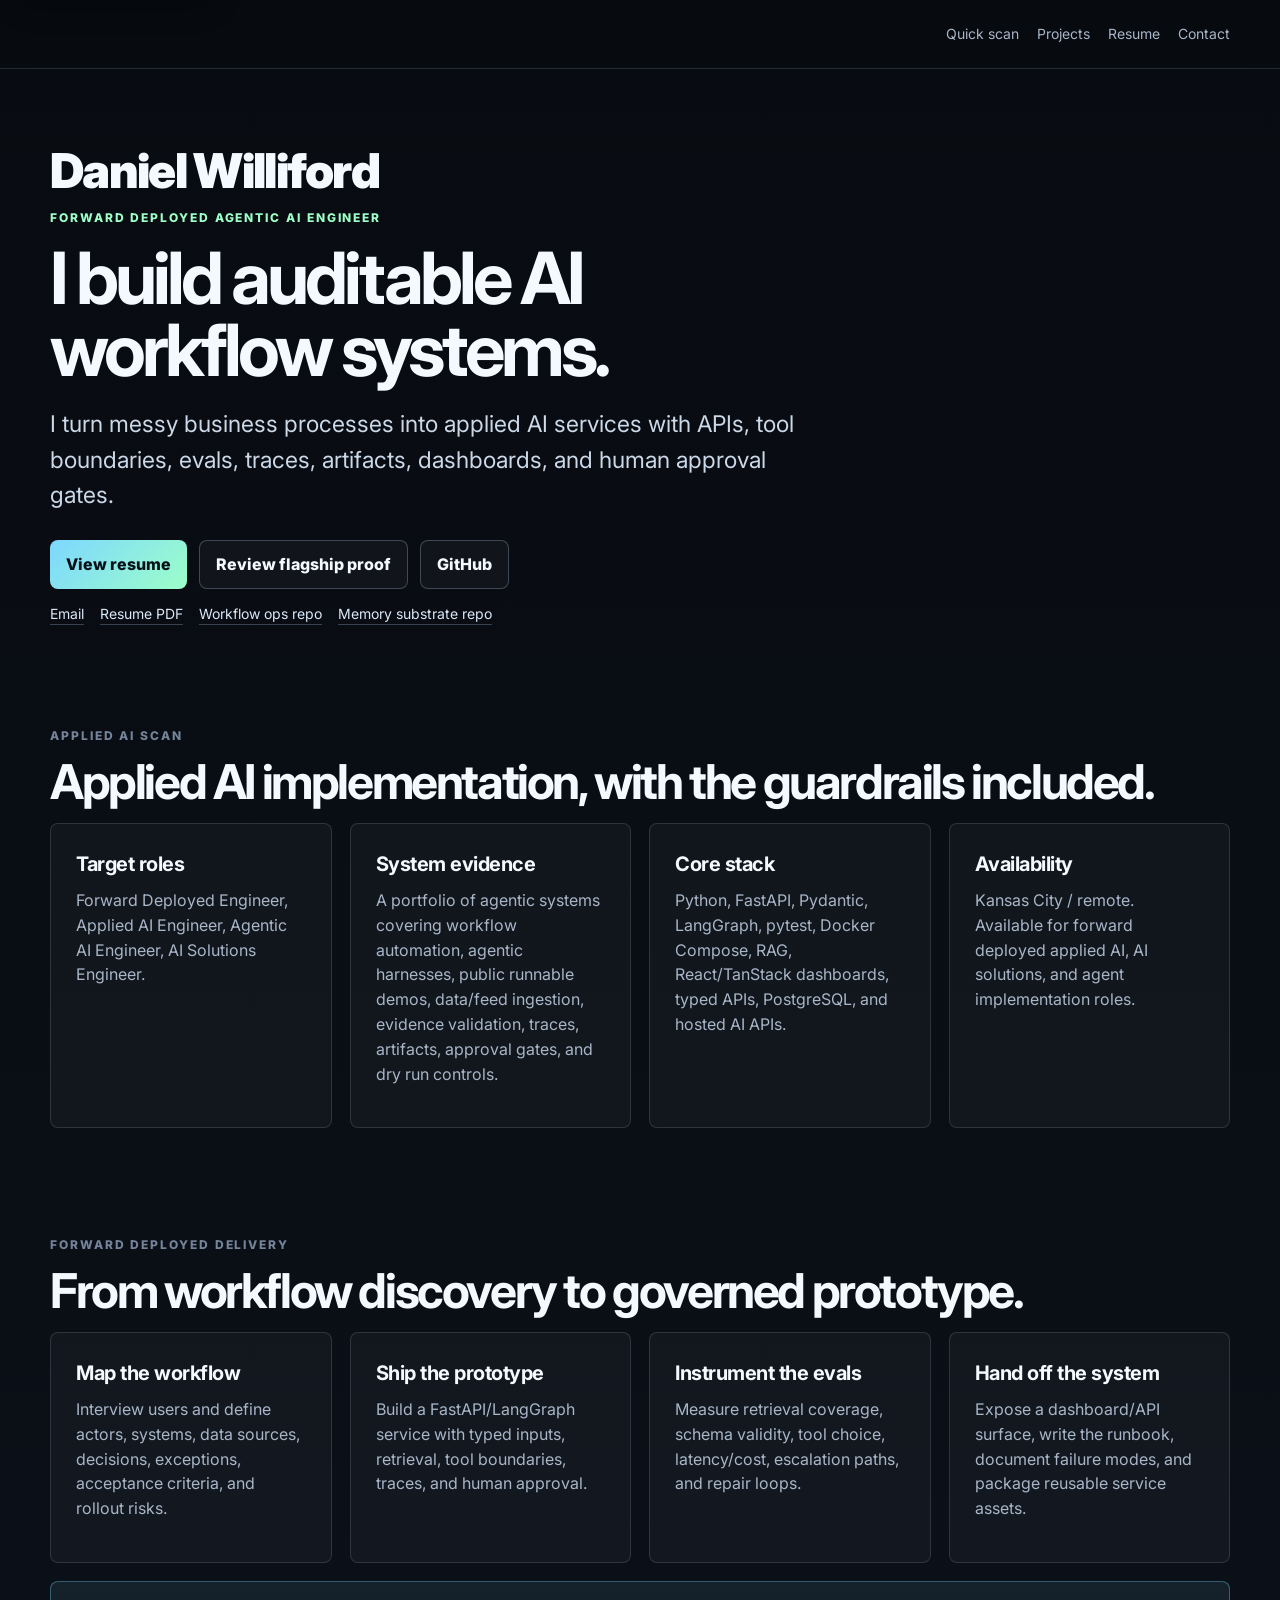
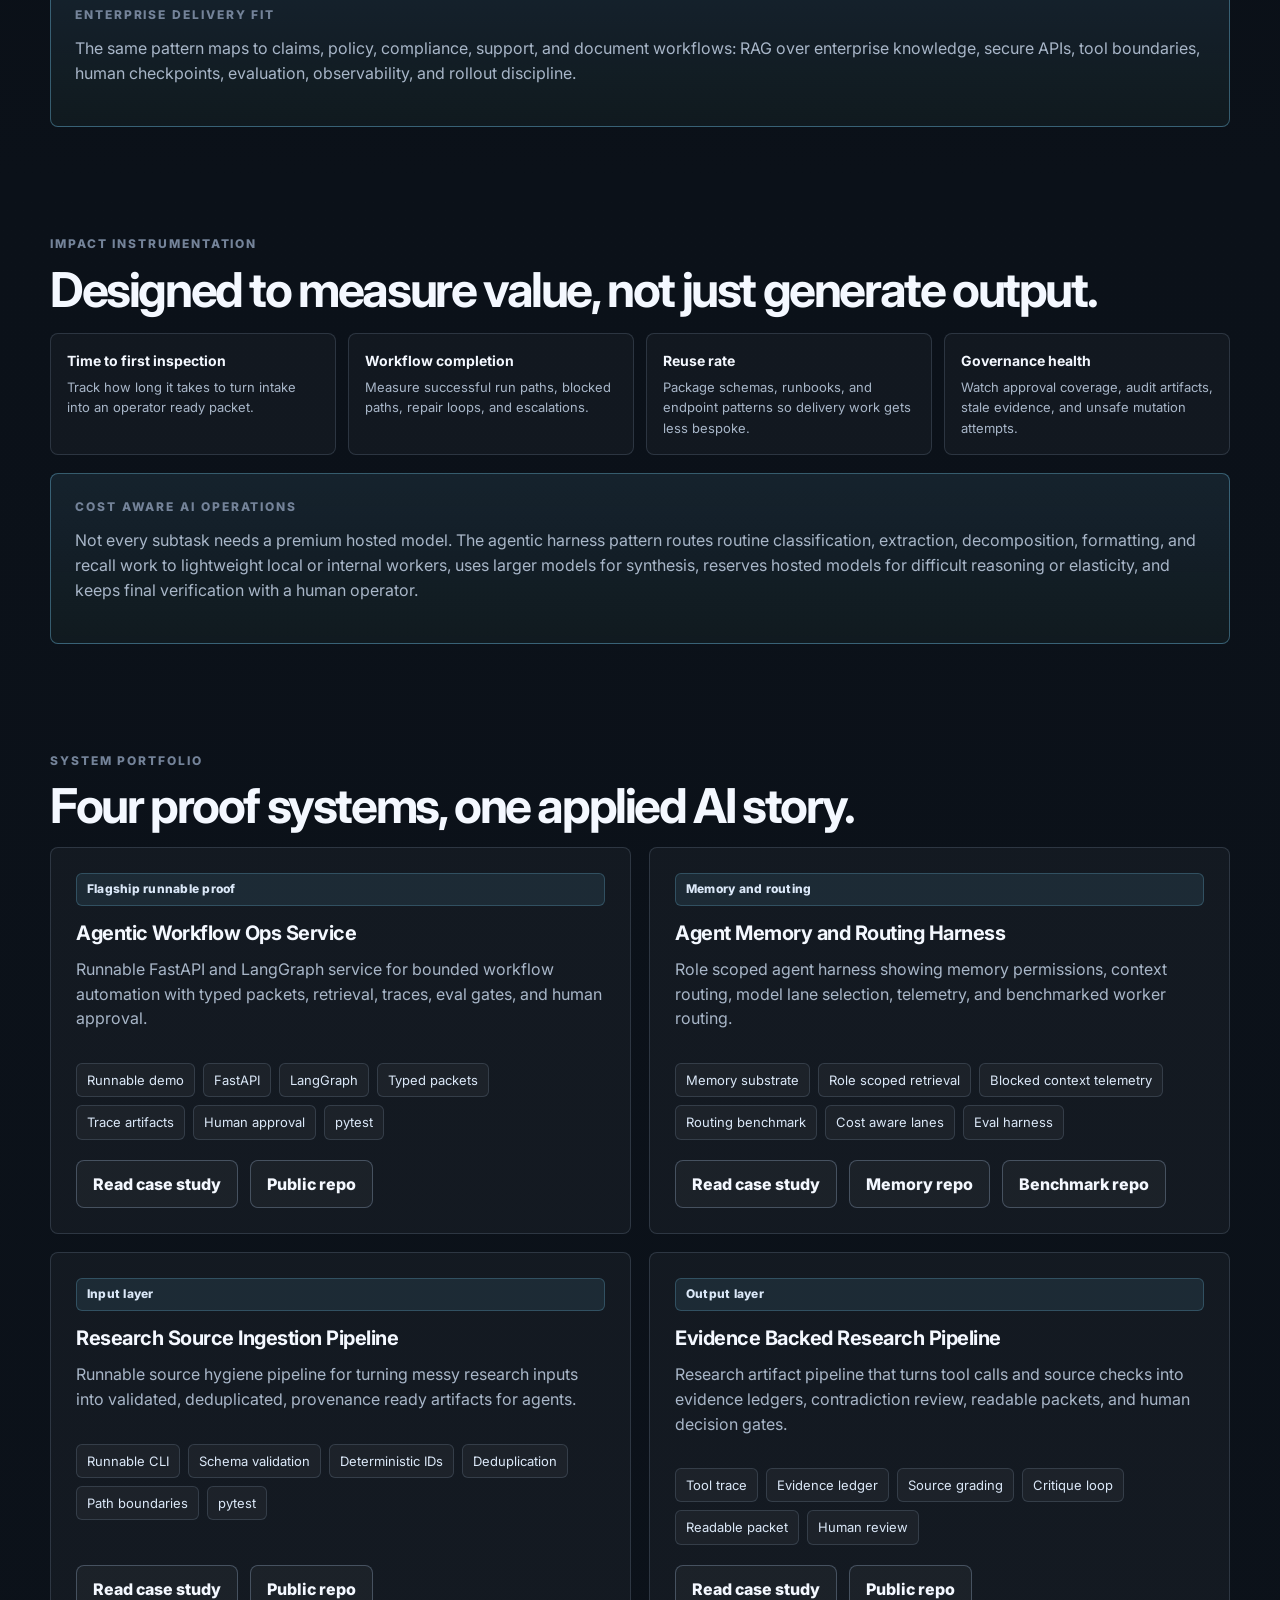
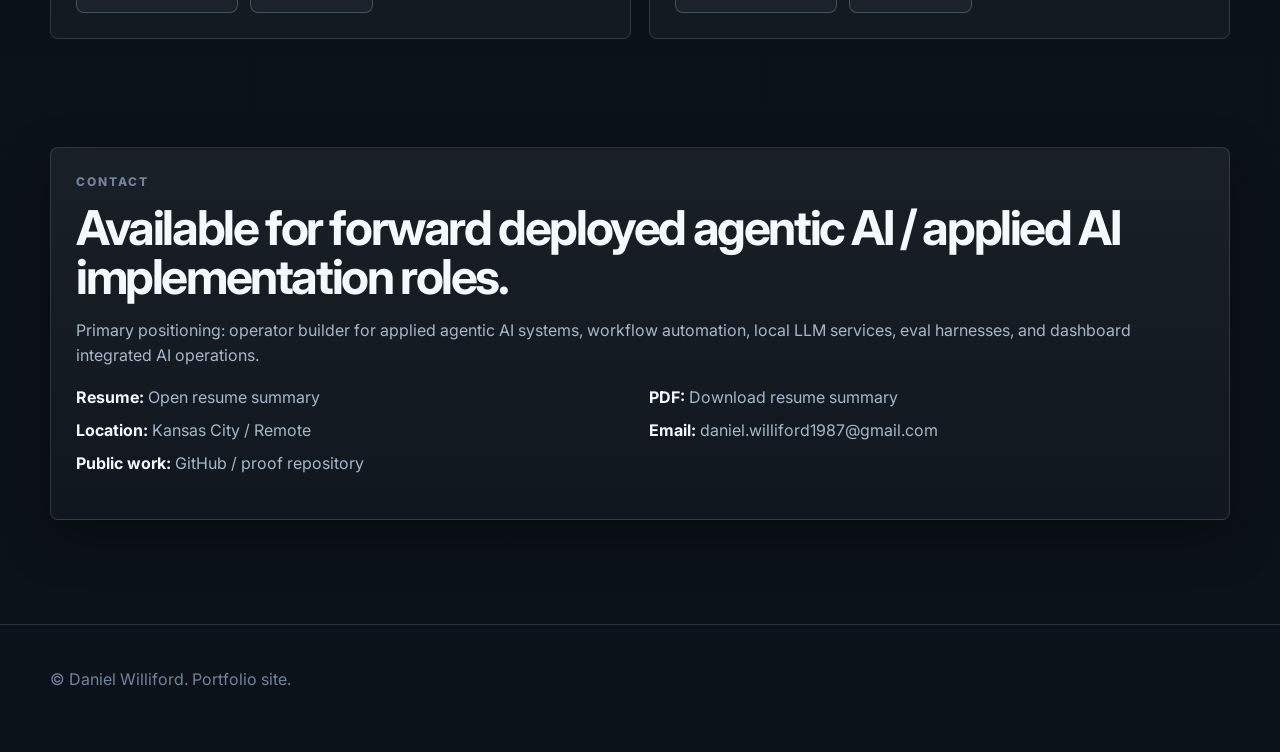
==== index.html @ d0e9619f "Publishing demo site Initial GitHub Pages publication for personal applied AI engineering portfolio," ====
<!doctype html>
<html lang="en"><head><meta charset="utf-8"><meta name="viewport" content="width=device-width, initial-scale=1"><title>Daniel Williford | Forward Deployed Agentic AI Engineer</title><meta name="description" content="Portfolio site for forward deployed agentic AI: LangGraph workflows, FastAPI services, eval harnesses, traces, approval gates, enterprise workflow discovery, and human in the loop AI operations."><meta property="og:title" content="Daniel Williford | Forward Deployed Agentic AI Engineer"><meta property="og:description" content="Portfolio site for forward deployed agentic AI: LangGraph workflows, FastAPI services, eval harnesses, traces, approval gates, enterprise workflow discovery, and human in the loop AI operations."><meta property="og:type" content="website"><meta name="twitter:card" content="summary_large_image"><meta property="og:image" content="https://danielwilliford.github.io/assets/social-preview.png"><meta property="og:image:width" content="1200"><meta property="og:image:height" content="630"><meta property="og:image:type" content="image/png"><meta property="og:image:alt" content="Daniel Williford forward deployed agentic AI portfolio preview"><meta name="twitter:image:alt" content="Daniel Williford forward deployed agentic AI portfolio preview"><meta name="twitter:image" content="https://danielwilliford.github.io/assets/social-preview.png"><meta name="theme-color" content="#080b10"><link rel="canonical" href="https://danielwilliford.github.io/"><meta property="og:url" content="https://danielwilliford.github.io/"><link rel="icon" href="assets/favicon.svg" type="image/svg+xml"><link rel="manifest" href="assets/site.webmanifest"><link rel="preconnect" href="https://fonts.googleapis.com"><link rel="preconnect" href="https://fonts.gstatic.com" crossorigin><link href="https://fonts.googleapis.com/css2?family=Inter:wght@400;600;800;900&display=swap" rel="stylesheet"><link rel="stylesheet" href="assets/style.css"><script type="application/ld+json">{"@context":"https://schema.org","@type":"Person","name":"Daniel Williford","jobTitle":"Forward Deployed Agentic AI Engineer","address":{"@type":"PostalAddress","addressLocality":"Kansas City","addressRegion":"MO","addressCountry":"US"},"knowsAbout":["Agentic AI","Forward Deployed Engineering","LangGraph","FastAPI","Evaluation harnesses","Human-in-the-loop AI operations","RAG","Workflow automation"],"email":"mailto:daniel.williford1987@gmail.com","hasOccupation":{"@type":"Occupation","name":"Forward Deployed Agentic AI Engineer","skills":"Python, FastAPI, LangGraph, Pydantic, RAG, Docker Compose, pytest, React, PostgreSQL, evaluation harnesses, human-in-the-loop AI systems"},"worksFor":{"@type":"Organization","name":"Independent"},"sameAs":["https://github.com/danielwilliford"]}</script></head>
<body class="home-page">
  <a class="skip-link" href="#main-content">Skip to main content</a><nav class="nav"><div class="site-shell nav-inner nav-simple"><div class="nav-links"><a href="#quick-scan">Quick scan</a><a href="#projects">Projects</a><a href="resume.html">Resume</a><a href="#contact">Contact</a></div></div></nav><main id="main-content" tabindex="-1">
<section class="hero hero-clean site-shell"><div class="hero-copy"><div class="hero-name">Daniel Williford</div><div class="eyebrow">Forward Deployed Agentic AI Engineer</div><h1>I build auditable AI workflow systems.</h1><p class="lede">I turn messy business processes into applied AI services with APIs, tool boundaries, evals, traces, artifacts, dashboards, and human approval gates.</p><div class="actions"><a class="btn primary" href="resume.html">View resume</a><a class="btn" href="projects/forward-deployed-agentic-ai-ops-kit.html">Review flagship proof</a><a class="btn" href="https://github.com/danielwilliford">GitHub</a></div><div class="proof-links"><a href="mailto:daniel.williford1987@gmail.com">Email</a><a href="assets/daniel-williford-resume-summary.pdf">Resume PDF</a><a href="https://github.com/danielwilliford/agentic-ai-ops-kit">Workflow ops repo</a><a href="https://github.com/danielwilliford/agent-memory-substrate-demo">Memory substrate repo</a></div></div></section>
<section class="section site-shell" id="quick-scan"><div class="kicker">Applied AI scan</div><h2>Applied AI implementation, with the guardrails included.</h2><div class="grid four"><div class="card flat"><h3>Target roles</h3><p>Forward Deployed Engineer, Applied AI Engineer, Agentic AI Engineer, AI Solutions Engineer.</p></div><div class="card flat"><h3>System evidence</h3><p>A portfolio of agentic systems covering workflow automation, agentic harnesses, public runnable demos, data/feed ingestion, evidence validation, traces, artifacts, approval gates, and dry run controls.</p></div><div class="card flat"><h3>Core stack</h3><p>Python, FastAPI, Pydantic, LangGraph, pytest, Docker Compose, RAG, React/TanStack dashboards, typed APIs, PostgreSQL, and hosted AI APIs.</p></div><div class="card flat"><h3>Availability</h3><p>Kansas City / remote. Available for forward deployed applied AI, AI solutions, and agent implementation roles.</p></div></div></section>

<section class="section site-shell" id="delivery"><div class="kicker">Forward deployed delivery</div><h2>From workflow discovery to governed prototype.</h2><div class="grid four"><div class="card flat"><h3>Map the workflow</h3><p>Interview users and define actors, systems, data sources, decisions, exceptions, acceptance criteria, and rollout risks.</p></div><div class="card flat"><h3>Ship the prototype</h3><p>Build a FastAPI/LangGraph service with typed inputs, retrieval, tool boundaries, traces, and human approval.</p></div><div class="card flat"><h3>Instrument the evals</h3><p>Measure retrieval coverage, schema validity, tool choice, latency/cost, escalation paths, and repair loops.</p></div><div class="card flat"><h3>Hand off the system</h3><p>Expose a dashboard/API surface, write the runbook, document failure modes, and package reusable service assets.</p></div></div><div class="callout mt"><div class="kicker">Enterprise delivery fit</div><p>The same pattern maps to claims, policy, compliance, support, and document workflows: RAG over enterprise knowledge, secure APIs, tool boundaries, human checkpoints, evaluation, observability, and rollout discipline.</p></div></section>
<section class="section site-shell" id="impact"><div class="kicker">Impact instrumentation</div><h2>Designed to measure value, not just generate output.</h2><div class="proof-strip"><div class="proof-item"><b>Time to first inspection</b><span>Track how long it takes to turn intake into an operator ready packet.</span></div><div class="proof-item"><b>Workflow completion</b><span>Measure successful run paths, blocked paths, repair loops, and escalations.</span></div><div class="proof-item"><b>Reuse rate</b><span>Package schemas, runbooks, and endpoint patterns so delivery work gets less bespoke.</span></div><div class="proof-item"><b>Governance health</b><span>Watch approval coverage, audit artifacts, stale evidence, and unsafe mutation attempts.</span></div></div><div class="callout mt"><div class="kicker">Cost aware AI operations</div><p>Not every subtask needs a premium hosted model. The agentic harness pattern routes routine classification, extraction, decomposition, formatting, and recall work to lightweight local or internal workers, uses larger models for synthesis, reserves hosted models for difficult reasoning or elasticity, and keeps final verification with a human operator.</p></div></section>
<section class="section site-shell" id="projects"><div class="kicker">System portfolio</div><h2>Four proof systems, one applied AI story.</h2><div class="grid two"><article class="card flat project-card"><div class="rank">Flagship runnable proof</div><h3>Agentic Workflow Ops Service</h3><p>Runnable FastAPI and LangGraph service for bounded workflow automation with typed packets, retrieval, traces, eval gates, and human approval.</p><div class="badges"><span class="badge">Runnable demo</span><span class="badge">FastAPI</span><span class="badge">LangGraph</span><span class="badge">Typed packets</span><span class="badge">Trace artifacts</span><span class="badge">Human approval</span><span class="badge">pytest</span></div><div class="actions"><a class="btn" href="projects/forward-deployed-agentic-ai-ops-kit.html">Read case study</a><a class="btn" href="https://github.com/danielwilliford/agentic-ai-ops-kit">Public repo</a></div></article><article class="card flat project-card"><div class="rank">Memory and routing</div><h3>Agent Memory and Routing Harness</h3><p>Role scoped agent harness showing memory permissions, context routing, model lane selection, telemetry, and benchmarked worker routing.</p><div class="badges"><span class="badge">Memory substrate</span><span class="badge">Role scoped retrieval</span><span class="badge">Blocked context telemetry</span><span class="badge">Routing benchmark</span><span class="badge">Cost aware lanes</span><span class="badge">Eval harness</span></div><div class="actions"><a class="btn" href="projects/hermes-agent-operating-layer.html">Read case study</a><a class="btn" href="https://github.com/danielwilliford/agent-memory-substrate-demo">Memory repo</a><a class="btn" href="https://github.com/danielwilliford/agent-harness-routing-benchmark">Benchmark repo</a></div></article><article class="card flat project-card"><div class="rank">Input layer</div><h3>Research Source Ingestion Pipeline</h3><p>Runnable source hygiene pipeline for turning messy research inputs into validated, deduplicated, provenance ready artifacts for agents.</p><div class="badges"><span class="badge">Runnable CLI</span><span class="badge">Schema validation</span><span class="badge">Deterministic IDs</span><span class="badge">Deduplication</span><span class="badge">Path boundaries</span><span class="badge">pytest</span></div><div class="actions"><a class="btn" href="projects/research-source-ingestion-pipeline.html">Read case study</a><a class="btn" href="https://github.com/danielwilliford/research-source-ingestion">Public repo</a></div></article><article class="card flat project-card"><div class="rank">Output layer</div><h3>Evidence Backed Research Pipeline</h3><p>Research artifact pipeline that turns tool calls and source checks into evidence ledgers, contradiction review, readable packets, and human decision gates.</p><div class="badges"><span class="badge">Tool trace</span><span class="badge">Evidence ledger</span><span class="badge">Source grading</span><span class="badge">Critique loop</span><span class="badge">Readable packet</span><span class="badge">Human review</span></div><div class="actions"><a class="btn" href="projects/evidence-backed-research-pipeline.html">Read case study</a><a class="btn" href="https://github.com/danielwilliford/evidence-backed-research-pipeline">Public repo</a></div></article></div></section>
<section class="section site-shell" id="contact"><div class="card"><div class="kicker">Contact</div><h2>Available for forward deployed agentic AI / applied AI implementation roles.</h2><p>Primary positioning: operator builder for applied agentic AI systems, workflow automation, local LLM services, eval harnesses, and dashboard integrated AI operations.</p><div class="contact-grid"><p><strong>Resume:</strong> <a href="resume.html">Open resume summary</a></p><p><strong>PDF:</strong> <a href="assets/daniel-williford-resume-summary.pdf">Download resume summary</a></p><p><strong>Location:</strong> Kansas City / Remote</p><p><strong>Email:</strong> <a href="mailto:daniel.williford1987@gmail.com">daniel.williford1987@gmail.com</a></p><p><strong>Public work:</strong> <a href="https://github.com/danielwilliford">GitHub / proof repository</a></p></div></div></section>
</main><footer class="footer"><div class="site-shell">© Daniel Williford. Portfolio site.</div></footer></body></html>
---- assets/style.css ----
:root{
  --bg:#080b10; --bg2:#0c121a; --panel:#101821; --panel2:#141f2b; --ink:#f4f8ff; --muted:#a8b6c8; --soft:#748399;
  --line:rgba(181,205,235,.16); --line2:rgba(181,205,235,.28); --accent:#7dd7ff; --accent2:#9cffc8; --warn:#ffd166;
  --shadow:0 18px 48px rgba(0,0,0,.34); --r:8px; --mono:ui-monospace,SFMono-Regular,Menlo,Consolas,monospace;
}
*{box-sizing:border-box} html{scroll-behavior:smooth}.skip-link{position:absolute;left:20px;top:12px;z-index:2000;transform:translateY(-140%);background:#f4f8ff;color:#041018;border-radius:8px;padding:10px 14px;font-weight:850;box-shadow:0 10px 28px rgba(0,0,0,.35)}.skip-link:focus{transform:translateY(0)}:focus-visible{outline:3px solid var(--accent);outline-offset:3px} html{scroll-padding-top:88px} body{margin:0;background:linear-gradient(180deg,#080b10 0%,#0b1119 45%,#0c121a 100%);color:var(--ink);font-family:Inter,ui-sans-serif,system-ui,-apple-system,BlinkMacSystemFont,"Segoe UI",sans-serif;line-height:1.55} a{color:inherit;text-decoration:none} a:hover{color:var(--accent)} .site-shell{width:min(1180px,calc(100% - 40px));margin:0 auto}.nav{position:sticky;top:0;z-index:20;background:rgba(8,11,16,.78);border-bottom:1px solid var(--line);backdrop-filter:blur(18px)}.nav-inner{min-height:68px;display:flex;align-items:center;justify-content:space-between;gap:18px}.brand{font-weight:820;letter-spacing:-.03em}.brand span{color:var(--accent)}.nav-links{display:flex;gap:18px;flex-wrap:wrap;color:var(--muted);font-size:14px}.hero{padding:82px 0 46px}.eyebrow,.kicker{color:var(--accent2);text-transform:uppercase;letter-spacing:.16em;font-size:12px;font-weight:800}.kicker{color:var(--soft);margin-bottom:12px}h1{font-size:clamp(44px,7vw,84px);line-height:.94;letter-spacing:-.075em;max-width:1010px;margin:14px 0 22px}h2{font-size:clamp(28px,4vw,48px);line-height:1.02;letter-spacing:-.05em;margin:0 0 16px}h3{font-size:20px;letter-spacing:-.025em;margin:0 0 8px}p{color:var(--muted);margin:0 0 16px}.lede{font-size:clamp(18px,2vw,23px);max-width:865px;color:#cbd8e8}.tight{max-width:760px}.actions{display:flex;flex-wrap:wrap;gap:12px;margin-top:28px}.btn{display:inline-flex;align-items:center;gap:8px;min-height:44px;border:1px solid var(--line2);border-radius:8px;padding:11px 16px;font-weight:800;background:rgba(255,255,255,.035)}.btn.primary{background:linear-gradient(135deg,var(--accent),var(--accent2));color:#041018;border:0}.grid{display:grid;gap:18px}.grid.two{grid-template-columns:repeat(2,minmax(0,1fr))}.grid.three{grid-template-columns:repeat(3,minmax(0,1fr))}.grid.four{grid-template-columns:repeat(4,minmax(0,1fr))}.section{padding:54px 0}.card{background:linear-gradient(180deg,rgba(255,255,255,.06),rgba(255,255,255,.025));border:1px solid var(--line);border-radius:var(--r);padding:25px;box-shadow:var(--shadow)}.card.flat{box-shadow:none;background:rgba(255,255,255,.035)}.card.feature{position:relative;overflow:hidden}.card.feature:before{content:"";position:absolute;inset:0 0 auto 0;height:3px;background:linear-gradient(90deg,var(--accent),var(--accent2))}.badges{display:flex;flex-wrap:wrap;gap:8px;margin-top:18px}.badge,.rank{border:1px solid var(--line);background:rgba(255,255,255,.04);color:#dbe8f8;border-radius:6px;padding:6px 10px;font-size:13px}.rank{display:inline-block;border:0;background:linear-gradient(135deg,var(--accent),var(--accent2));color:#041018;font-weight:850;margin-bottom:12px}.metric-row{display:grid;grid-template-columns:repeat(4,1fr);gap:12px;margin-top:28px}.metric{border:1px solid var(--line);border-radius:8px;padding:18px;background:rgba(255,255,255,.04)}.metric strong{display:block;font-size:30px;line-height:1;letter-spacing:-.05em}.metric span{display:block;color:var(--muted);font-size:13px;margin-top:6px}ul.clean{list-style:none;margin:14px 0 0;padding:0}ul.clean li{padding:10px 0;border-top:1px solid var(--line);color:#cbd8e8}.visual-frame{border:1px solid var(--line);border-radius:8px;overflow:hidden;background:#071018;box-shadow:var(--shadow)}.visual-frame img{display:block;width:100%;height:auto}.caption{font-size:13px;color:var(--soft);margin:12px 4px 0}.code{font-family:var(--mono);background:#071018;border:1px solid var(--line);border-radius:8px;padding:18px;overflow:auto;color:#d9eaff;font-size:13px;line-height:1.5;max-width:100%}.code code{white-space:pre-wrap;overflow-wrap:anywhere}.proofbar{display:grid;grid-template-columns:1.1fr .9fr;gap:18px;align-items:stretch}.callout{border:1px solid rgba(125,215,255,.35);background:linear-gradient(180deg,rgba(125,215,255,.09),rgba(156,255,200,.04));border-radius:var(--r);padding:24px}.timeline{display:grid;grid-template-columns:repeat(5,1fr);gap:10px;margin-top:18px}.stage{border:1px solid var(--line);border-radius:8px;padding:14px;background:rgba(255,255,255,.035);min-height:120px}.stage b{display:block;color:var(--accent);font-size:13px;margin-bottom:8px}.stage span{color:#cbd8e8;font-size:14px}.artifact{display:grid;grid-template-columns:1fr 1fr;gap:18px;align-items:start}.mini-table{display:grid;gap:8px}.mini-row{display:grid;grid-template-columns:150px 1fr;gap:12px;border-top:1px solid var(--line);padding-top:10px;color:#cbd8e8}.mini-row b{color:var(--ink)}.contact-grid{display:grid;grid-template-columns:repeat(2,minmax(0,1fr));gap:8px 18px;margin:18px 0}.contact-grid p{margin:0}.contact-grid strong{color:var(--ink)}.notice{border-left:3px solid var(--warn);padding:14px 16px;background:rgba(255,209,102,.08);border-radius:8px;color:#f7e8b8}.footer{padding:42px 0 60px;color:var(--soft);border-top:1px solid var(--line);margin-top:50px}.project-hero{padding:58px 0 32px}.project-hero h1{font-size:clamp(36px,5vw,62px);line-height:1.01;letter-spacing:-.055em;max-width:860px}.split-title{display:grid;grid-template-columns:1fr .82fr;gap:24px;align-items:end}.screen{border:1px solid var(--line);border-radius:8px;background:#071018;box-shadow:var(--shadow);overflow:hidden}.screen-top{height:38px;border-bottom:1px solid var(--line);display:flex;align-items:center;gap:7px;padding:0 13px}.dot{width:9px;height:9px;border-radius:99px;background:var(--soft)}.dot:nth-child(2){background:var(--warn)}.dot:nth-child(3){background:var(--accent2)}.screen-body{padding:18px;font-family:var(--mono);font-size:13px;color:#d9eaff}.green{color:var(--accent2)}.blue{color:var(--accent)}@media(max-width:980px){.grid.four,.timeline,.proofbar,.split-title,.artifact{grid-template-columns:1fr}.grid.three{grid-template-columns:1fr 1fr}}@media(max-width:820px){.grid.two,.grid.three,.metric-row,.contact-grid{grid-template-columns:1fr}.nav-inner{align-items:flex-start;flex-direction:column;padding:14px 0}.hero{padding-top:50px}h1{letter-spacing:-.055em}}

.visual-frame.visual-zoom{display:block;width:100%;padding:0;text-align:left;cursor:zoom-in;position:relative;background:transparent;color:inherit}.visual-frame.visual-zoom:focus-visible{outline:3px solid var(--accent);outline-offset:4px}.zoom-hint{position:absolute;right:14px;bottom:14px;border:1px solid rgba(255,255,255,.18);background:rgba(0,0,0,.62);backdrop-filter:blur(10px);color:#f8fbff;border-radius:6px;padding:7px 10px;font-size:12px;font-weight:800;letter-spacing:.02em}.lightbox{position:fixed;inset:0;z-index:1000;display:none;align-items:center;justify-content:center;padding:32px;background:rgba(0,0,0,.84);backdrop-filter:blur(12px)}.lightbox.open{display:flex}.lightbox img{max-width:min(94vw,1500px);max-height:88vh;border-radius:8px;border:1px solid rgba(255,255,255,.16);box-shadow:0 35px 120px rgba(0,0,0,.75);object-fit:contain;background:#050505}.lightbox-close{position:fixed;top:22px;right:24px;width:46px;height:46px;border-radius:999px;border:1px solid rgba(255,255,255,.2);background:rgba(10,10,10,.7);color:white;font-size:30px;line-height:1;cursor:pointer}.lightbox-close:focus-visible{outline:3px solid var(--accent);outline-offset:3px}.no-scroll{overflow:hidden}@media(max-width:720px){.lightbox{padding:14px}.zoom-hint{font-size:11px;right:10px;bottom:10px}.lightbox-close{top:12px;right:12px}}


.proof-strip{display:grid;grid-template-columns:repeat(4,minmax(0,1fr));gap:12px;margin-top:18px}.proof-item{border:1px solid var(--line);background:rgba(255,255,255,.03);border-radius:8px;padding:16px}.proof-item b{display:block;color:var(--ink);font-size:14px;margin-bottom:6px}.proof-item span{display:block;color:var(--muted);font-size:13px}.mt{margin-top:18px}
.flow{display:grid;gap:10px;margin-top:16px}.step{display:grid;grid-template-columns:34px 1fr;gap:10px;align-items:center;border:1px solid var(--line);border-radius:8px;background:rgba(255,255,255,.032);padding:11px 12px;color:#cbd8e8;font-size:14px}.num{display:inline-flex;align-items:center;justify-content:center;width:26px;height:26px;border-radius:999px;background:rgba(125,215,255,.16);border:1px solid rgba(125,215,255,.32);color:var(--accent);font-size:12px;font-weight:850}.ops-map{display:grid;grid-template-columns:1fr 1fr;gap:14px;margin-top:18px}.ops-node{border:1px solid var(--line);border-radius:8px;background:rgba(255,255,255,.032);padding:16px;min-height:128px}.ops-node.wide{grid-column:1/-1}.ops-node b{display:block;color:var(--ink);font-size:15px;margin-bottom:8px}.ops-node span{display:block;color:#d8e4f2;font-size:13px}.ops-node.accent,.ops-node.warn{border-color:var(--line);background:rgba(255,255,255,.032)}@media(max-width:820px){.proof-strip{grid-template-columns:1fr}.ops-map{grid-template-columns:1fr}.ops-node.wide{grid-column:auto}}

.match-table{border:1px solid var(--line);border-radius:8px;overflow:hidden;background:rgba(255,255,255,.025)}.match-row{display:grid;grid-template-columns:.72fr 1.28fr;gap:18px;padding:15px 18px;border-top:1px solid var(--line);color:#cbd8e8}.match-row:first-child{border-top:0}.match-row span:first-child,.match-row b{color:var(--ink)}.match-head{background:rgba(255,255,255,.045);color:var(--ink);font-size:14px;text-transform:uppercase;letter-spacing:.08em}.print-hide{display:flex}@media(max-width:820px){.match-row{grid-template-columns:1fr;gap:6px}}@media print{@page{size:Letter;margin:.45in}body{background:#fff;color:#111;font-size:10px;line-height:1.35}.skip-link,.nav,.footer,.print-hide,.actions:not(.print-keep),.badges{display:none!important}.site-shell{width:100%;max-width:none}.project-hero,.section{padding:8px 0}.card,.card.flat,.callout,.metric,.proof-item,.match-table{box-shadow:none;background:#fff;border-color:#c7c7c7}.card,.card.flat,.callout,.metric,.proof-item{padding:10px}.eyebrow,.kicker,.brand span,.green,.blue{color:#333}.eyebrow,.kicker{font-size:9px;letter-spacing:.08em;margin-bottom:5px}h1{font-size:26px;line-height:1;letter-spacing:-.02em;margin:6px 0 8px}h2{font-size:16px;line-height:1.08;letter-spacing:-.01em;margin:0 0 7px}h3{font-size:12px;margin:0 0 4px}p{margin:0 0 7px}.lede{font-size:11px;line-height:1.35}.grid{gap:8px}.grid.three,.grid.two,.grid.four,.proof-strip,.metric-row{grid-template-columns:1fr 1fr}.match-row{grid-template-columns:.7fr 1.3fr;gap:8px;padding:8px 10px;break-inside:avoid}.match-head{font-size:10px;letter-spacing:.04em}ul.clean{margin-top:6px}ul.clean li{padding:5px 0}p,ul.clean li,.match-row,.proof-item span,.metric span{color:#333}.card,.proof-item,.match-table,.match-row,section{break-inside:avoid}a{color:#111;text-decoration:none}}
.research-details{margin-top:16px}.research-details summary{cursor:pointer;display:inline-flex;align-items:center;min-height:44px;border:1px solid var(--line2);border-radius:8px;padding:11px 16px;font-weight:800;background:linear-gradient(135deg,var(--accent),var(--accent2));color:#041018}.research-details[open] summary{margin-bottom:14px}.research-details .code{max-height:620px}

.proof-strip-strong .proof-item{border-color:rgba(125,215,255,.32);background:linear-gradient(180deg,rgba(125,215,255,.08),rgba(255,255,255,.025))}

.hero-clean{padding:78px 0 48px}.hero-clean .hero-copy{max-width:920px}.hero-clean h1{max-width:780px;font-size:clamp(42px,6vw,72px);line-height:1.01;letter-spacing:-.055em;margin:14px 0 20px}.hero-clean .lede{max-width:760px}.hero-clean .actions{margin-top:26px}.proof-links{display:flex;flex-wrap:wrap;gap:8px 16px;margin-top:14px;color:var(--muted);font-size:14px}.proof-links a{color:#dbe8f8;border-bottom:1px solid var(--line2)}.proof-links a:hover{color:var(--accent);border-color:var(--accent)}@media(max-width:820px){.hero-clean{padding:48px 0 34px}.hero-clean h1{font-size:clamp(40px,12vw,56px);letter-spacing:-.045em}}

.hero-name{font-size:18px;font-weight:850;color:var(--ink);margin-bottom:8px;letter-spacing:0}@media(max-width:820px){.hero-name{font-size:17px}}

.nav-simple{justify-content:flex-end}.hero-clean .hero-name{font-size:clamp(30px,4vw,48px);line-height:1;font-weight:900;letter-spacing:-.035em;margin-bottom:14px;color:var(--ink)}@media(max-width:820px){.nav-simple{align-items:flex-start}.hero-clean .hero-name{font-size:clamp(28px,9vw,40px)}}

.resume-name{font-size:clamp(30px,4vw,46px);line-height:1;font-weight:900;letter-spacing:-.035em;margin-bottom:14px;color:var(--ink)}.resume-hero h1{font-size:clamp(30px,4vw,48px);line-height:1.05;letter-spacing:-.045em;max-width:880px}.resume-hero .lede{max-width:900px}@media(max-width:820px){.resume-name{font-size:clamp(28px,9vw,40px)}.resume-hero h1{font-size:clamp(28px,8vw,38px);letter-spacing:-.035em}}


/* Plain ATS-friendly resume page */
body.resume-page{background:#fff;color:#111;font-family:Arial,Helvetica,sans-serif;line-height:1.38}
body.resume-page a{color:#111;text-decoration:underline}
.resume-toolbar{width:min(860px,calc(100% - 32px));margin:18px auto 0;display:flex;gap:10px;justify-content:flex-end;font-size:14px}
.resume-toolbar a,.resume-toolbar button{border:1px solid #bbb;background:#fff;color:#111;border-radius:4px;padding:7px 10px;font:600 14px Arial,Helvetica,sans-serif;cursor:pointer;text-decoration:none}
.resume-document{width:min(860px,calc(100% - 32px));margin:24px auto 56px;background:#fff;color:#111}
.resume-document header{border-bottom:2px solid #111;padding-bottom:10px;margin-bottom:16px}
.resume-document h1{font-size:28px;line-height:1.05;letter-spacing:0;margin:0 0 4px;max-width:none;color:#111}
.resume-document .resume-title{font-size:16px;font-weight:700;margin:0 0 6px;color:#111}
.resume-document .resume-contact{font-size:13px;color:#222;margin:0}
.resume-document section{margin:14px 0 0;padding:0}
.resume-document h2{font-size:14px;line-height:1.2;letter-spacing:.04em;text-transform:uppercase;border-bottom:1px solid #333;margin:0 0 7px;padding-bottom:3px;color:#111}
.resume-document h3{font-size:14px;line-height:1.25;letter-spacing:0;margin:10px 0 3px;color:#111}
.resume-document p{font-size:13px;color:#111;margin:0 0 7px}
.resume-document ul{margin:4px 0 8px 18px;padding:0}
.resume-document li{font-size:13px;color:#111;margin:0 0 4px;padding-left:2px}
.resume-document .resume-meta{font-weight:400;color:#333}
.resume-document .skills-list{font-size:13px;color:#111;margin:0 0 7px}
.resume-document strong{font-weight:700;color:#111}
@media(max-width:720px){.resume-toolbar{justify-content:flex-start;flex-wrap:wrap}.resume-document{width:calc(100% - 28px);margin-top:18px}.resume-document h1{font-size:25px}}
@media print{@page{size:Letter;margin:.5in}body.resume-page{background:#fff!important;color:#000!important;font-family:Arial,Helvetica,sans-serif!important;font-size:10.5pt;line-height:1.28}.resume-toolbar,.skip-link{display:none!important}.resume-document{width:100%!important;margin:0!important;color:#000!important}.resume-document header{padding-bottom:7px;margin-bottom:10px;border-bottom:1.5pt solid #000}.resume-document h1{font-size:21pt!important;line-height:1.05!important;margin:0 0 2pt!important;color:#000!important;letter-spacing:0!important}.resume-document .resume-title{font-size:11.5pt!important;margin:0 0 3pt!important;color:#000!important}.resume-document .resume-contact{font-size:9.5pt!important;color:#000!important}.resume-document section{margin:8pt 0 0!important;break-inside:auto}.resume-document h2{font-size:10.5pt!important;letter-spacing:.04em!important;margin:0 0 4pt!important;padding-bottom:2pt!important;color:#000!important;border-bottom:1pt solid #000}.resume-document h3{font-size:10.3pt!important;margin:6pt 0 2pt!important;color:#000!important}.resume-document p,.resume-document li,.resume-document .skills-list{font-size:9.3pt!important;color:#000!important}.resume-document p{margin:0 0 4pt!important}.resume-document ul{margin:2pt 0 5pt 14pt!important;padding:0!important}.resume-document li{margin:0 0 2pt!important}.resume-document a{color:#000!important;text-decoration:none!important}}

.project-card{display:flex;flex-direction:column;min-height:304px}
.project-card .rank{background:rgba(125,215,255,.09);border:1px solid rgba(125,215,255,.22);color:#dbe8f8;font-size:12px;font-weight:800;letter-spacing:.02em}
.project-card .actions{margin-top:auto;padding-top:20px}
.project-card .btn{min-height:42px}
.project-card .badges{margin-top:16px}
@media(max-width:820px){.project-card{min-height:auto}}
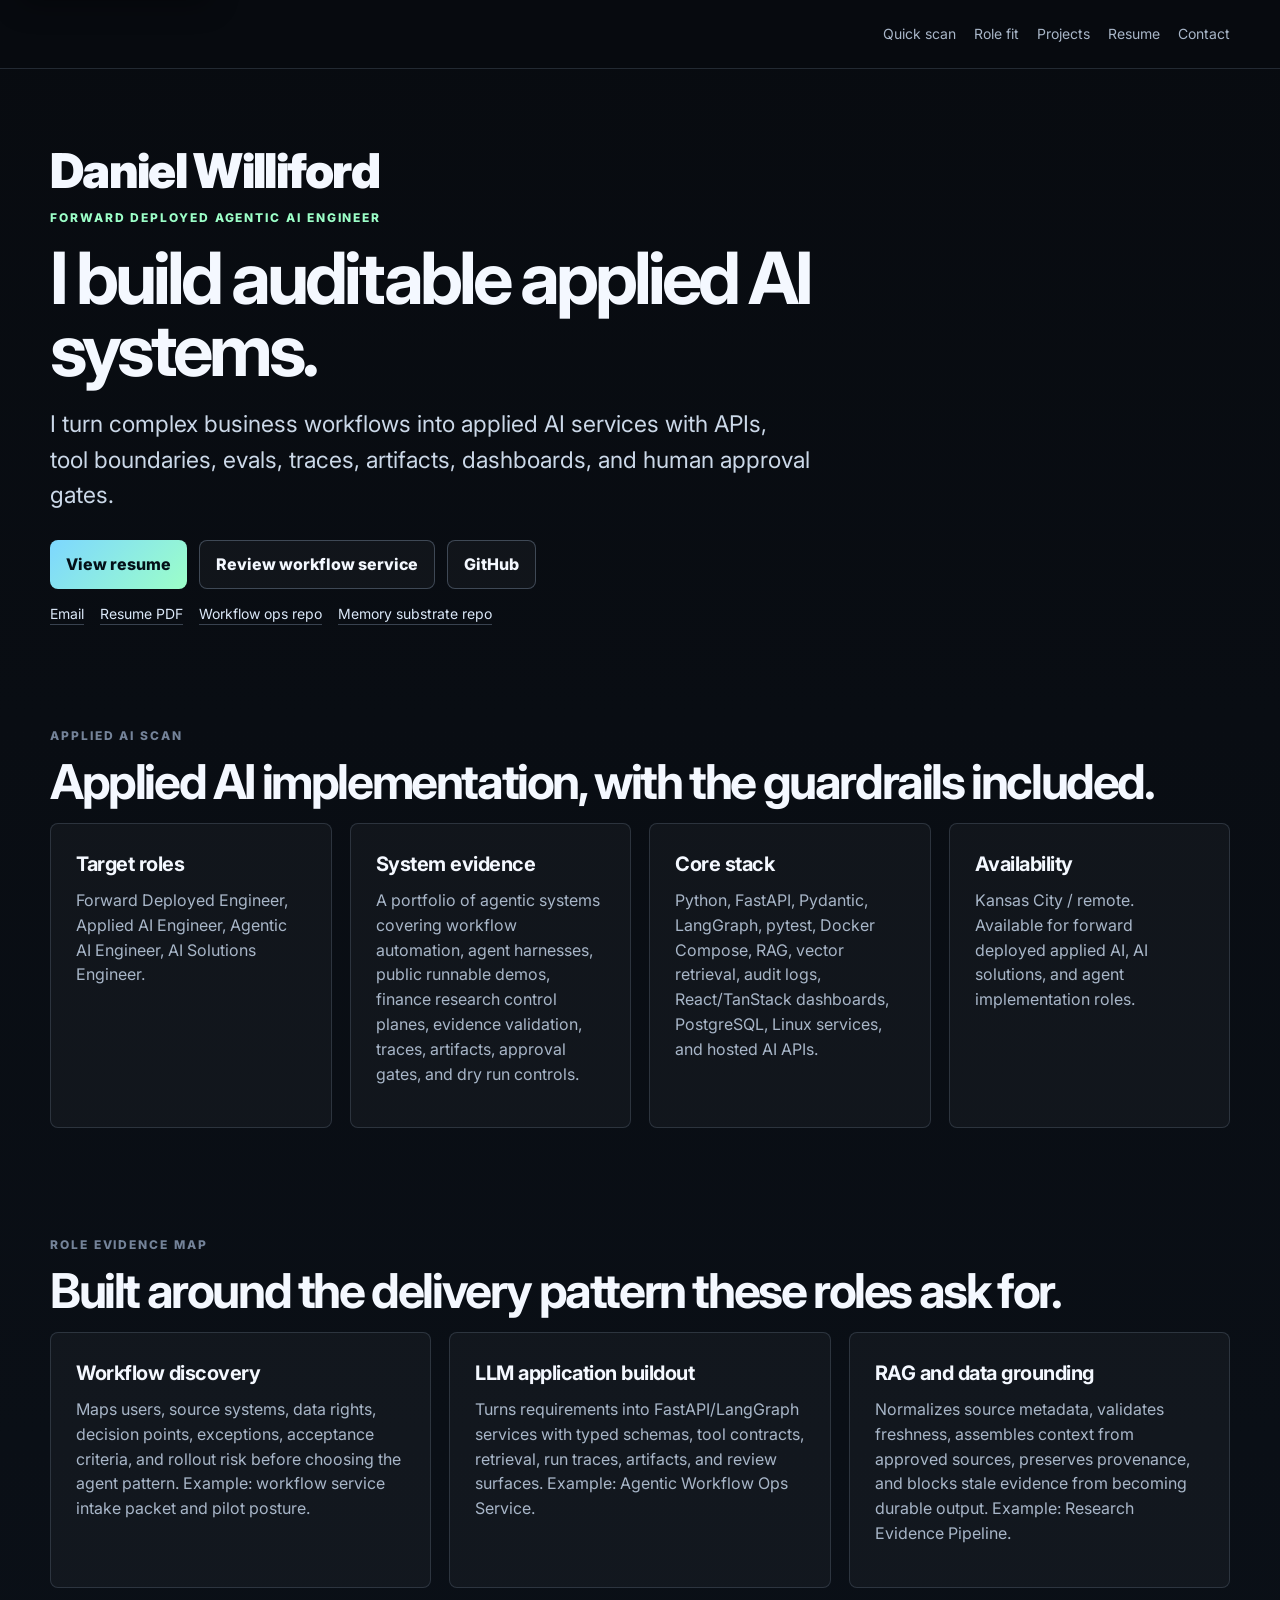
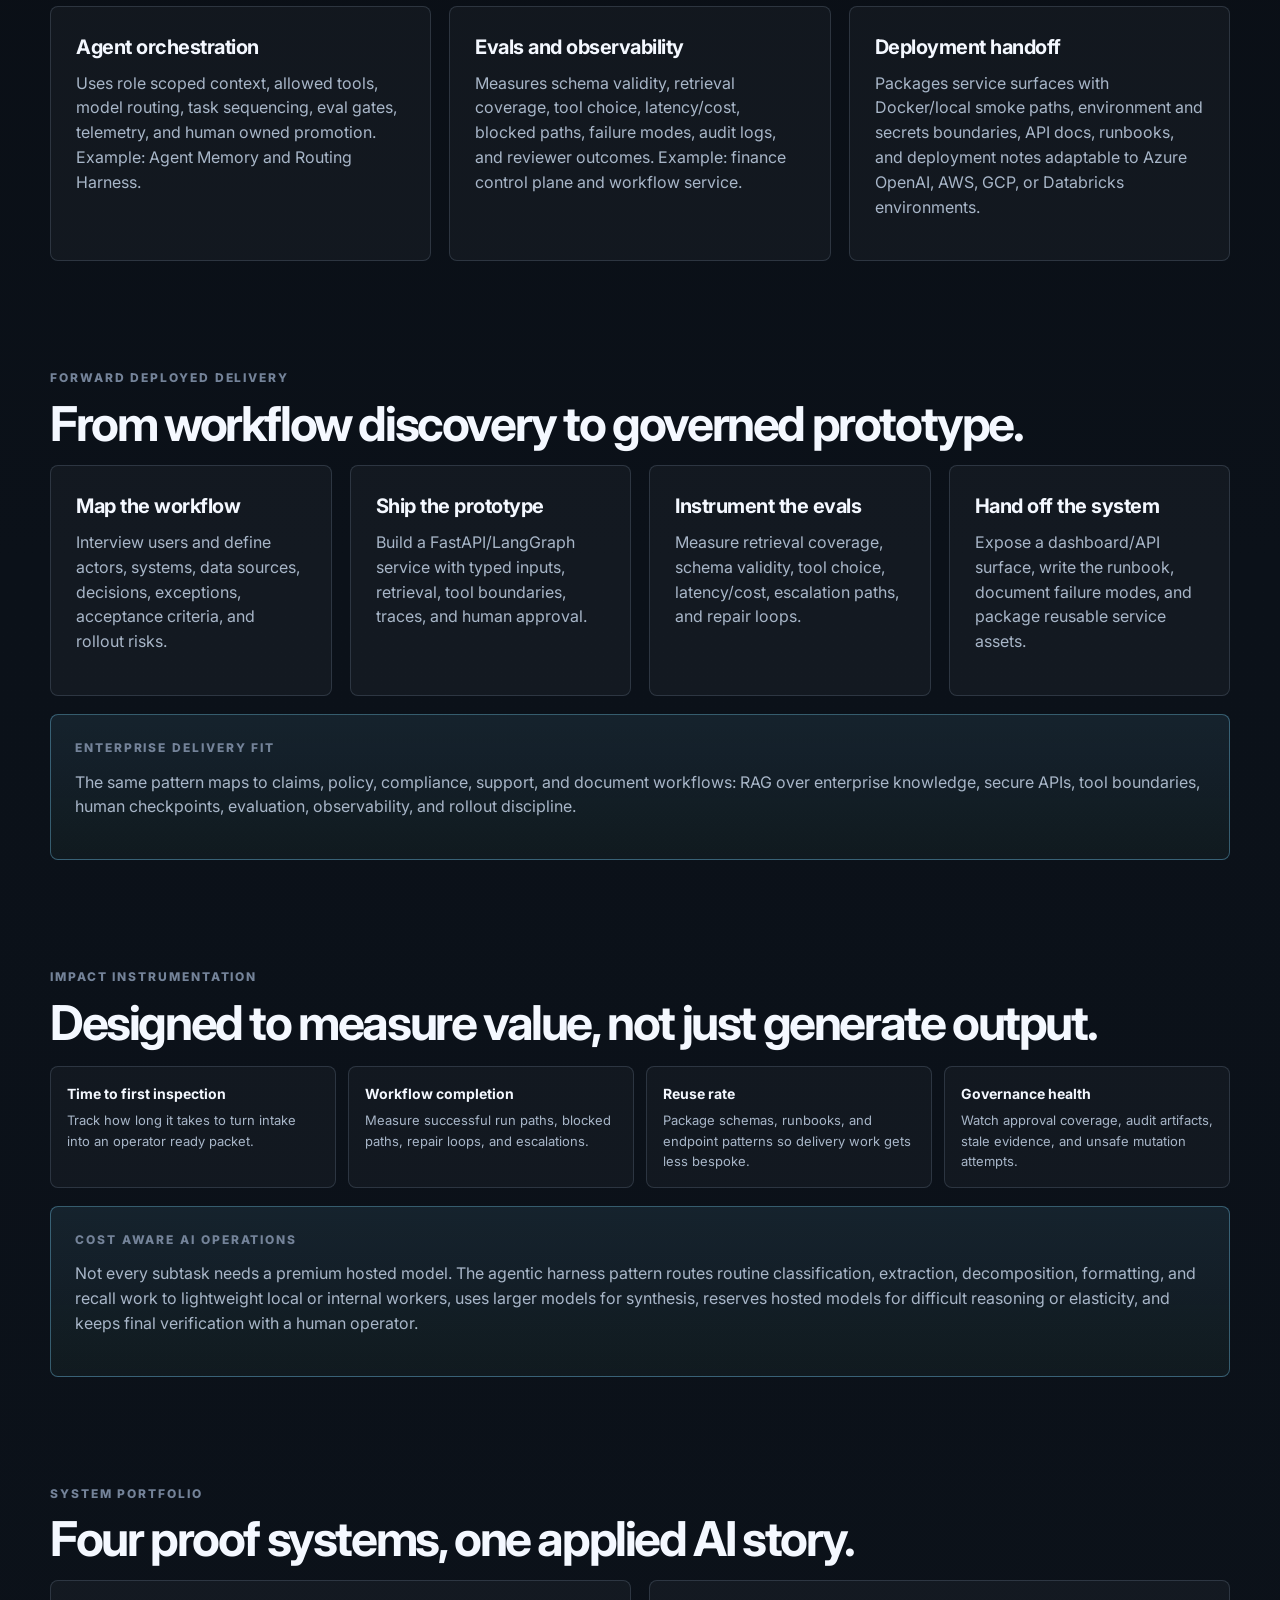
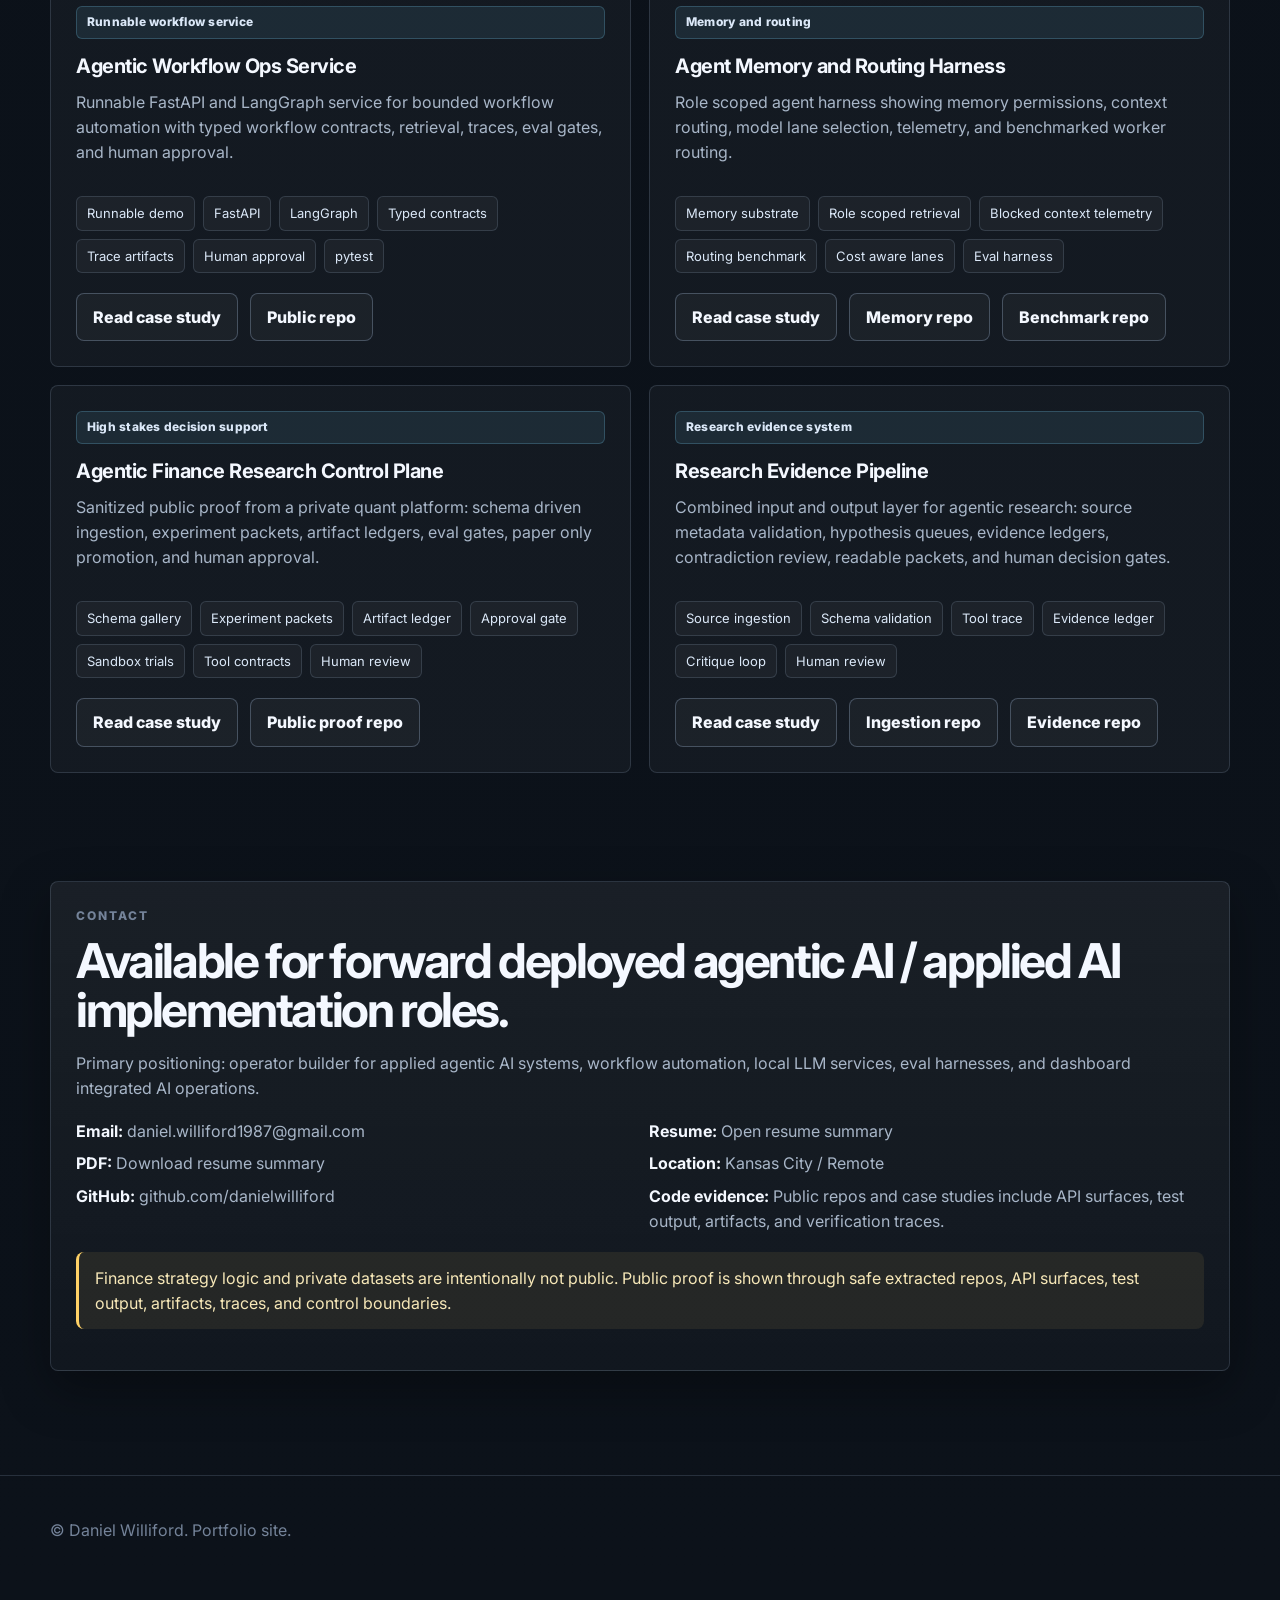
==== commit 6e3b440d: "Publish portfolio site" ====
--- a/index.html
+++ b/index.html
@@ -1,12 +1,14 @@
 <!doctype html>
-<html lang="en"><head><meta charset="utf-8"><meta name="viewport" content="width=device-width, initial-scale=1"><title>Daniel Williford | Forward Deployed Agentic AI Engineer</title><meta name="description" content="Portfolio site for forward deployed agentic AI: LangGraph workflows, FastAPI services, eval harnesses, traces, approval gates, enterprise workflow discovery, and human in the loop AI operations."><meta property="og:title" content="Daniel Williford | Forward Deployed Agentic AI Engineer"><meta property="og:description" content="Portfolio site for forward deployed agentic AI: LangGraph workflows, FastAPI services, eval harnesses, traces, approval gates, enterprise workflow discovery, and human in the loop AI operations."><meta property="og:type" content="website"><meta name="twitter:card" content="summary_large_image"><meta property="og:image" content="https://danielwilliford.github.io/assets/social-preview.png"><meta property="og:image:width" content="1200"><meta property="og:image:height" content="630"><meta property="og:image:type" content="image/png"><meta property="og:image:alt" content="Daniel Williford forward deployed agentic AI portfolio preview"><meta name="twitter:image:alt" content="Daniel Williford forward deployed agentic AI portfolio preview"><meta name="twitter:image" content="https://danielwilliford.github.io/assets/social-preview.png"><meta name="theme-color" content="#080b10"><link rel="canonical" href="https://danielwilliford.github.io/"><meta property="og:url" content="https://danielwilliford.github.io/"><link rel="icon" href="assets/favicon.svg" type="image/svg+xml"><link rel="manifest" href="assets/site.webmanifest"><link rel="preconnect" href="https://fonts.googleapis.com"><link rel="preconnect" href="https://fonts.gstatic.com" crossorigin><link href="https://fonts.googleapis.com/css2?family=Inter:wght@400;600;800;900&display=swap" rel="stylesheet"><link rel="stylesheet" href="assets/style.css"><script type="application/ld+json">{"@context":"https://schema.org","@type":"Person","name":"Daniel Williford","jobTitle":"Forward Deployed Agentic AI Engineer","address":{"@type":"PostalAddress","addressLocality":"Kansas City","addressRegion":"MO","addressCountry":"US"},"knowsAbout":["Agentic AI","Forward Deployed Engineering","LangGraph","FastAPI","Evaluation harnesses","Human-in-the-loop AI operations","RAG","Workflow automation"],"email":"mailto:daniel.williford1987@gmail.com","hasOccupation":{"@type":"Occupation","name":"Forward Deployed Agentic AI Engineer","skills":"Python, FastAPI, LangGraph, Pydantic, RAG, Docker Compose, pytest, React, PostgreSQL, evaluation harnesses, human-in-the-loop AI systems"},"worksFor":{"@type":"Organization","name":"Independent"},"sameAs":["https://github.com/danielwilliford"]}</script></head>
+<html lang="en"><head><meta charset="utf-8"><meta name="viewport" content="width=device-width, initial-scale=1"><title>Daniel Williford | Forward Deployed Agentic AI Engineer</title><meta name="description" content="Portfolio site for forward deployed agentic AI: LangGraph workflows, FastAPI services, eval harnesses, traces, approval gates, enterprise workflow discovery, and human in the loop AI operations."><meta property="og:title" content="Daniel Williford | Forward Deployed Agentic AI Engineer"><meta property="og:description" content="Portfolio site for forward deployed agentic AI: LangGraph workflows, FastAPI services, eval harnesses, traces, approval gates, enterprise workflow discovery, and human in the loop AI operations."><meta property="og:type" content="website"><meta name="twitter:card" content="summary_large_image"><meta property="og:image" content="https://daniel-williford.dev/assets/social-preview.png"><meta property="og:image:width" content="1200"><meta property="og:image:height" content="630"><meta property="og:image:type" content="image/png"><meta property="og:image:alt" content="Daniel Williford forward deployed agentic AI portfolio preview"><meta name="twitter:image:alt" content="Daniel Williford forward deployed agentic AI portfolio preview"><meta name="twitter:image" content="https://daniel-williford.dev/assets/social-preview.png"><meta name="theme-color" content="#080b10"><link rel="canonical" href="https://daniel-williford.dev/"><meta property="og:url" content="https://daniel-williford.dev/"><link rel="icon" href="assets/favicon.svg" type="image/svg+xml"><link rel="manifest" href="assets/site.webmanifest"><link rel="preconnect" href="https://fonts.googleapis.com"><link rel="preconnect" href="https://fonts.gstatic.com" crossorigin><link href="https://fonts.googleapis.com/css2?family=Inter:wght@400;600;800;900&display=swap" rel="stylesheet"><link rel="stylesheet" href="assets/style.css"><script type="application/ld+json">{"@context":"https://schema.org","@type":"Person","name":"Daniel Williford","jobTitle":"Forward Deployed Agentic AI Engineer","address":{"@type":"PostalAddress","addressLocality":"Kansas City","addressRegion":"MO","addressCountry":"US"},"knowsAbout":["Agentic AI","Forward Deployed Engineering","LangGraph","FastAPI","Evaluation harnesses","Human-in-the-loop AI operations","RAG","Workflow automation"],"email":"mailto:daniel.williford1987@gmail.com","hasOccupation":{"@type":"Occupation","name":"Forward Deployed Agentic AI Engineer","skills":"Python, FastAPI, LangGraph, Pydantic, RAG, Docker Compose, pytest, React, PostgreSQL, evaluation harnesses, human-in-the-loop AI systems"},"worksFor":{"@type":"Organization","name":"Independent"}}</script></head>
 <body class="home-page">
-  <a class="skip-link" href="#main-content">Skip to main content</a><nav class="nav"><div class="site-shell nav-inner nav-simple"><div class="nav-links"><a href="#quick-scan">Quick scan</a><a href="#projects">Projects</a><a href="resume.html">Resume</a><a href="#contact">Contact</a></div></div></nav><main id="main-content" tabindex="-1">
-<section class="hero hero-clean site-shell"><div class="hero-copy"><div class="hero-name">Daniel Williford</div><div class="eyebrow">Forward Deployed Agentic AI Engineer</div><h1>I build auditable AI workflow systems.</h1><p class="lede">I turn messy business processes into applied AI services with APIs, tool boundaries, evals, traces, artifacts, dashboards, and human approval gates.</p><div class="actions"><a class="btn primary" href="resume.html">View resume</a><a class="btn" href="projects/forward-deployed-agentic-ai-ops-kit.html">Review flagship proof</a><a class="btn" href="https://github.com/danielwilliford">GitHub</a></div><div class="proof-links"><a href="mailto:daniel.williford1987@gmail.com">Email</a><a href="assets/daniel-williford-resume-summary.pdf">Resume PDF</a><a href="https://github.com/danielwilliford/agentic-ai-ops-kit">Workflow ops repo</a><a href="https://github.com/danielwilliford/agent-memory-substrate-demo">Memory substrate repo</a></div></div></section>
-<section class="section site-shell" id="quick-scan"><div class="kicker">Applied AI scan</div><h2>Applied AI implementation, with the guardrails included.</h2><div class="grid four"><div class="card flat"><h3>Target roles</h3><p>Forward Deployed Engineer, Applied AI Engineer, Agentic AI Engineer, AI Solutions Engineer.</p></div><div class="card flat"><h3>System evidence</h3><p>A portfolio of agentic systems covering workflow automation, agentic harnesses, public runnable demos, data/feed ingestion, evidence validation, traces, artifacts, approval gates, and dry run controls.</p></div><div class="card flat"><h3>Core stack</h3><p>Python, FastAPI, Pydantic, LangGraph, pytest, Docker Compose, RAG, React/TanStack dashboards, typed APIs, PostgreSQL, and hosted AI APIs.</p></div><div class="card flat"><h3>Availability</h3><p>Kansas City / remote. Available for forward deployed applied AI, AI solutions, and agent implementation roles.</p></div></div></section>
+  <a class="skip-link" href="#main-content">Skip to main content</a><nav class="nav"><div class="site-shell nav-inner nav-simple"><div class="nav-links"><a href="#quick-scan">Quick scan</a><a href="#role-fit">Role fit</a><a href="#projects">Projects</a><a href="resume.html">Resume</a><a href="#contact">Contact</a></div></div></nav><main id="main-content" tabindex="-1">
+<section class="hero hero-clean site-shell"><div class="hero-copy"><div class="hero-name">Daniel Williford</div><div class="eyebrow">Forward Deployed Agentic AI Engineer</div><h1>I build auditable applied AI systems.</h1><p class="lede">I turn complex business workflows into applied AI services with APIs, tool boundaries, evals, traces, artifacts, dashboards, and human approval gates.</p><div class="actions"><a class="btn primary" href="resume.html">View resume</a><a class="btn" href="projects/forward-deployed-agentic-ai-ops-kit.html">Review workflow service</a><a class="btn" href="https://github.com/danielwilliford">GitHub</a></div><div class="proof-links"><a href="mailto:daniel.williford1987@gmail.com">Email</a><a href="assets/daniel-williford-resume-summary.pdf">Resume PDF</a><a href="https://github.com/danielwilliford/agentic-ai-ops-kit">Workflow ops repo</a><a href="https://github.com/danielwilliford/agent-memory-substrate-demo">Memory substrate repo</a></div></div></section>
+<section class="section site-shell" id="quick-scan"><div class="kicker">Applied AI scan</div><h2>Applied AI implementation, with the guardrails included.</h2><div class="grid four"><div class="card flat"><h3>Target roles</h3><p>Forward Deployed Engineer, Applied AI Engineer, Agentic AI Engineer, AI Solutions Engineer.</p></div><div class="card flat"><h3>System evidence</h3><p>A portfolio of agentic systems covering workflow automation, agent harnesses, public runnable demos, finance research control planes, evidence validation, traces, artifacts, approval gates, and dry run controls.</p></div><div class="card flat"><h3>Core stack</h3><p>Python, FastAPI, Pydantic, LangGraph, pytest, Docker Compose, RAG, vector retrieval, audit logs, React/TanStack dashboards, PostgreSQL, Linux services, and hosted AI APIs.</p></div><div class="card flat"><h3>Availability</h3><p>Kansas City / remote. Available for forward deployed applied AI, AI solutions, and agent implementation roles.</p></div></div></section>
+
+<section class="section site-shell" id="role-fit"><div class="kicker">Role evidence map</div><h2>Built around the delivery pattern these roles ask for.</h2><div class="grid three"><div class="card flat"><h3>Workflow discovery</h3><p>Maps users, source systems, data rights, decision points, exceptions, acceptance criteria, and rollout risk before choosing the agent pattern. Example: workflow service intake packet and pilot posture.</p></div><div class="card flat"><h3>LLM application buildout</h3><p>Turns requirements into FastAPI/LangGraph services with typed schemas, tool contracts, retrieval, run traces, artifacts, and review surfaces. Example: Agentic Workflow Ops Service.</p></div><div class="card flat"><h3>RAG and data grounding</h3><p>Normalizes source metadata, validates freshness, assembles context from approved sources, preserves provenance, and blocks stale evidence from becoming durable output. Example: Research Evidence Pipeline.</p></div><div class="card flat"><h3>Agent orchestration</h3><p>Uses role scoped context, allowed tools, model routing, task sequencing, eval gates, telemetry, and human owned promotion. Example: Agent Memory and Routing Harness.</p></div><div class="card flat"><h3>Evals and observability</h3><p>Measures schema validity, retrieval coverage, tool choice, latency/cost, blocked paths, failure modes, audit logs, and reviewer outcomes. Example: finance control plane and workflow service.</p></div><div class="card flat"><h3>Deployment handoff</h3><p>Packages service surfaces with Docker/local smoke paths, environment and secrets boundaries, API docs, runbooks, and deployment notes adaptable to Azure OpenAI, AWS, GCP, or Databricks environments.</p></div></div></section>
 
 <section class="section site-shell" id="delivery"><div class="kicker">Forward deployed delivery</div><h2>From workflow discovery to governed prototype.</h2><div class="grid four"><div class="card flat"><h3>Map the workflow</h3><p>Interview users and define actors, systems, data sources, decisions, exceptions, acceptance criteria, and rollout risks.</p></div><div class="card flat"><h3>Ship the prototype</h3><p>Build a FastAPI/LangGraph service with typed inputs, retrieval, tool boundaries, traces, and human approval.</p></div><div class="card flat"><h3>Instrument the evals</h3><p>Measure retrieval coverage, schema validity, tool choice, latency/cost, escalation paths, and repair loops.</p></div><div class="card flat"><h3>Hand off the system</h3><p>Expose a dashboard/API surface, write the runbook, document failure modes, and package reusable service assets.</p></div></div><div class="callout mt"><div class="kicker">Enterprise delivery fit</div><p>The same pattern maps to claims, policy, compliance, support, and document workflows: RAG over enterprise knowledge, secure APIs, tool boundaries, human checkpoints, evaluation, observability, and rollout discipline.</p></div></section>
 <section class="section site-shell" id="impact"><div class="kicker">Impact instrumentation</div><h2>Designed to measure value, not just generate output.</h2><div class="proof-strip"><div class="proof-item"><b>Time to first inspection</b><span>Track how long it takes to turn intake into an operator ready packet.</span></div><div class="proof-item"><b>Workflow completion</b><span>Measure successful run paths, blocked paths, repair loops, and escalations.</span></div><div class="proof-item"><b>Reuse rate</b><span>Package schemas, runbooks, and endpoint patterns so delivery work gets less bespoke.</span></div><div class="proof-item"><b>Governance health</b><span>Watch approval coverage, audit artifacts, stale evidence, and unsafe mutation attempts.</span></div></div><div class="callout mt"><div class="kicker">Cost aware AI operations</div><p>Not every subtask needs a premium hosted model. The agentic harness pattern routes routine classification, extraction, decomposition, formatting, and recall work to lightweight local or internal workers, uses larger models for synthesis, reserves hosted models for difficult reasoning or elasticity, and keeps final verification with a human operator.</p></div></section>
-<section class="section site-shell" id="projects"><div class="kicker">System portfolio</div><h2>Four proof systems, one applied AI story.</h2><div class="grid two"><article class="card flat project-card"><div class="rank">Flagship runnable proof</div><h3>Agentic Workflow Ops Service</h3><p>Runnable FastAPI and LangGraph service for bounded workflow automation with typed packets, retrieval, traces, eval gates, and human approval.</p><div class="badges"><span class="badge">Runnable demo</span><span class="badge">FastAPI</span><span class="badge">LangGraph</span><span class="badge">Typed packets</span><span class="badge">Trace artifacts</span><span class="badge">Human approval</span><span class="badge">pytest</span></div><div class="actions"><a class="btn" href="projects/forward-deployed-agentic-ai-ops-kit.html">Read case study</a><a class="btn" href="https://github.com/danielwilliford/agentic-ai-ops-kit">Public repo</a></div></article><article class="card flat project-card"><div class="rank">Memory and routing</div><h3>Agent Memory and Routing Harness</h3><p>Role scoped agent harness showing memory permissions, context routing, model lane selection, telemetry, and benchmarked worker routing.</p><div class="badges"><span class="badge">Memory substrate</span><span class="badge">Role scoped retrieval</span><span class="badge">Blocked context telemetry</span><span class="badge">Routing benchmark</span><span class="badge">Cost aware lanes</span><span class="badge">Eval harness</span></div><div class="actions"><a class="btn" href="projects/hermes-agent-operating-layer.html">Read case study</a><a class="btn" href="https://github.com/danielwilliford/agent-memory-substrate-demo">Memory repo</a><a class="btn" href="https://github.com/danielwilliford/agent-harness-routing-benchmark">Benchmark repo</a></div></article><article class="card flat project-card"><div class="rank">Input layer</div><h3>Research Source Ingestion Pipeline</h3><p>Runnable source hygiene pipeline for turning messy research inputs into validated, deduplicated, provenance ready artifacts for agents.</p><div class="badges"><span class="badge">Runnable CLI</span><span class="badge">Schema validation</span><span class="badge">Deterministic IDs</span><span class="badge">Deduplication</span><span class="badge">Path boundaries</span><span class="badge">pytest</span></div><div class="actions"><a class="btn" href="projects/research-source-ingestion-pipeline.html">Read case study</a><a class="btn" href="https://github.com/danielwilliford/research-source-ingestion">Public repo</a></div></article><article class="card flat project-card"><div class="rank">Output layer</div><h3>Evidence Backed Research Pipeline</h3><p>Research artifact pipeline that turns tool calls and source checks into evidence ledgers, contradiction review, readable packets, and human decision gates.</p><div class="badges"><span class="badge">Tool trace</span><span class="badge">Evidence ledger</span><span class="badge">Source grading</span><span class="badge">Critique loop</span><span class="badge">Readable packet</span><span class="badge">Human review</span></div><div class="actions"><a class="btn" href="projects/evidence-backed-research-pipeline.html">Read case study</a><a class="btn" href="https://github.com/danielwilliford/evidence-backed-research-pipeline">Public repo</a></div></article></div></section>
-<section class="section site-shell" id="contact"><div class="card"><div class="kicker">Contact</div><h2>Available for forward deployed agentic AI / applied AI implementation roles.</h2><p>Primary positioning: operator builder for applied agentic AI systems, workflow automation, local LLM services, eval harnesses, and dashboard integrated AI operations.</p><div class="contact-grid"><p><strong>Resume:</strong> <a href="resume.html">Open resume summary</a></p><p><strong>PDF:</strong> <a href="assets/daniel-williford-resume-summary.pdf">Download resume summary</a></p><p><strong>Location:</strong> Kansas City / Remote</p><p><strong>Email:</strong> <a href="mailto:daniel.williford1987@gmail.com">daniel.williford1987@gmail.com</a></p><p><strong>Public work:</strong> <a href="https://github.com/danielwilliford">GitHub / proof repository</a></p></div></div></section>
+<section class="section site-shell" id="projects"><div class="kicker">System portfolio</div><h2>Four proof systems, one applied AI story.</h2><div class="grid two"><article class="card flat project-card"><div class="rank">Runnable workflow service</div><h3>Agentic Workflow Ops Service</h3><p>Runnable FastAPI and LangGraph service for bounded workflow automation with typed workflow contracts, retrieval, traces, eval gates, and human approval.</p><div class="badges"><span class="badge">Runnable demo</span><span class="badge">FastAPI</span><span class="badge">LangGraph</span><span class="badge">Typed contracts</span><span class="badge">Trace artifacts</span><span class="badge">Human approval</span><span class="badge">pytest</span></div><div class="actions"><a class="btn" href="projects/forward-deployed-agentic-ai-ops-kit.html">Read case study</a><a class="btn" href="https://github.com/danielwilliford/agentic-ai-ops-kit">Public repo</a></div></article><article class="card flat project-card"><div class="rank">Memory and routing</div><h3>Agent Memory and Routing Harness</h3><p>Role scoped agent harness showing memory permissions, context routing, model lane selection, telemetry, and benchmarked worker routing.</p><div class="badges"><span class="badge">Memory substrate</span><span class="badge">Role scoped retrieval</span><span class="badge">Blocked context telemetry</span><span class="badge">Routing benchmark</span><span class="badge">Cost aware lanes</span><span class="badge">Eval harness</span></div><div class="actions"><a class="btn" href="projects/hermes-agent-operating-layer.html">Read case study</a><a class="btn" href="https://github.com/danielwilliford/agent-memory-substrate-demo">Memory repo</a><a class="btn" href="https://github.com/danielwilliford/agent-harness-routing-benchmark">Benchmark repo</a></div></article><article class="card flat project-card"><div class="rank">High stakes decision support</div><h3>Agentic Finance Research Control Plane</h3><p>Sanitized public proof from a private quant platform: schema driven ingestion, experiment packets, artifact ledgers, eval gates, paper only promotion, and human approval.</p><div class="badges"><span class="badge">Schema gallery</span><span class="badge">Experiment packets</span><span class="badge">Artifact ledger</span><span class="badge">Approval gate</span><span class="badge">Sandbox trials</span><span class="badge">Tool contracts</span><span class="badge">Human review</span></div><div class="actions"><a class="btn" href="projects/human-in-the-loop-quant-research-copilot.html">Read case study</a><a class="btn" href="https://github.com/danielwilliford/agentic-finance-research-control-plane">Public proof repo</a></div></article><article class="card flat project-card"><div class="rank">Research evidence system</div><h3>Research Evidence Pipeline</h3><p>Combined input and output layer for agentic research: source metadata validation, hypothesis queues, evidence ledgers, contradiction review, readable packets, and human decision gates.</p><div class="badges"><span class="badge">Source ingestion</span><span class="badge">Schema validation</span><span class="badge">Tool trace</span><span class="badge">Evidence ledger</span><span class="badge">Critique loop</span><span class="badge">Human review</span></div><div class="actions"><a class="btn" href="projects/evidence-backed-research-pipeline.html">Read case study</a><a class="btn" href="https://github.com/danielwilliford/research-source-ingestion">Ingestion repo</a><a class="btn" href="https://github.com/danielwilliford/evidence-backed-research-pipeline">Evidence repo</a></div></article></div></section>
+<section class="section site-shell" id="contact"><div class="card"><div class="kicker">Contact</div><h2>Available for forward deployed agentic AI / applied AI implementation roles.</h2><p>Primary positioning: operator builder for applied agentic AI systems, workflow automation, local LLM services, eval harnesses, and dashboard integrated AI operations.</p><div class="contact-grid"><p><strong>Email:</strong> <a href="mailto:daniel.williford1987@gmail.com">daniel.williford1987@gmail.com</a></p><p><strong>Resume:</strong> <a href="resume.html">Open resume summary</a></p><p><strong>PDF:</strong> <a href="assets/daniel-williford-resume-summary.pdf">Download resume summary</a></p><p><strong>Location:</strong> Kansas City / Remote</p><p><strong>GitHub:</strong> <a href="https://github.com/danielwilliford">github.com/danielwilliford</a></p><p><strong>Code evidence:</strong> <span>Public repos and case studies include API surfaces, test output, artifacts, and verification traces.</span></p></div><p class="notice">Finance strategy logic and private datasets are intentionally not public. Public proof is shown through safe extracted repos, API surfaces, test output, artifacts, traces, and control boundaries.</p></div></section>
 </main><footer class="footer"><div class="site-shell">© Daniel Williford. Portfolio site.</div></footer></body></html>
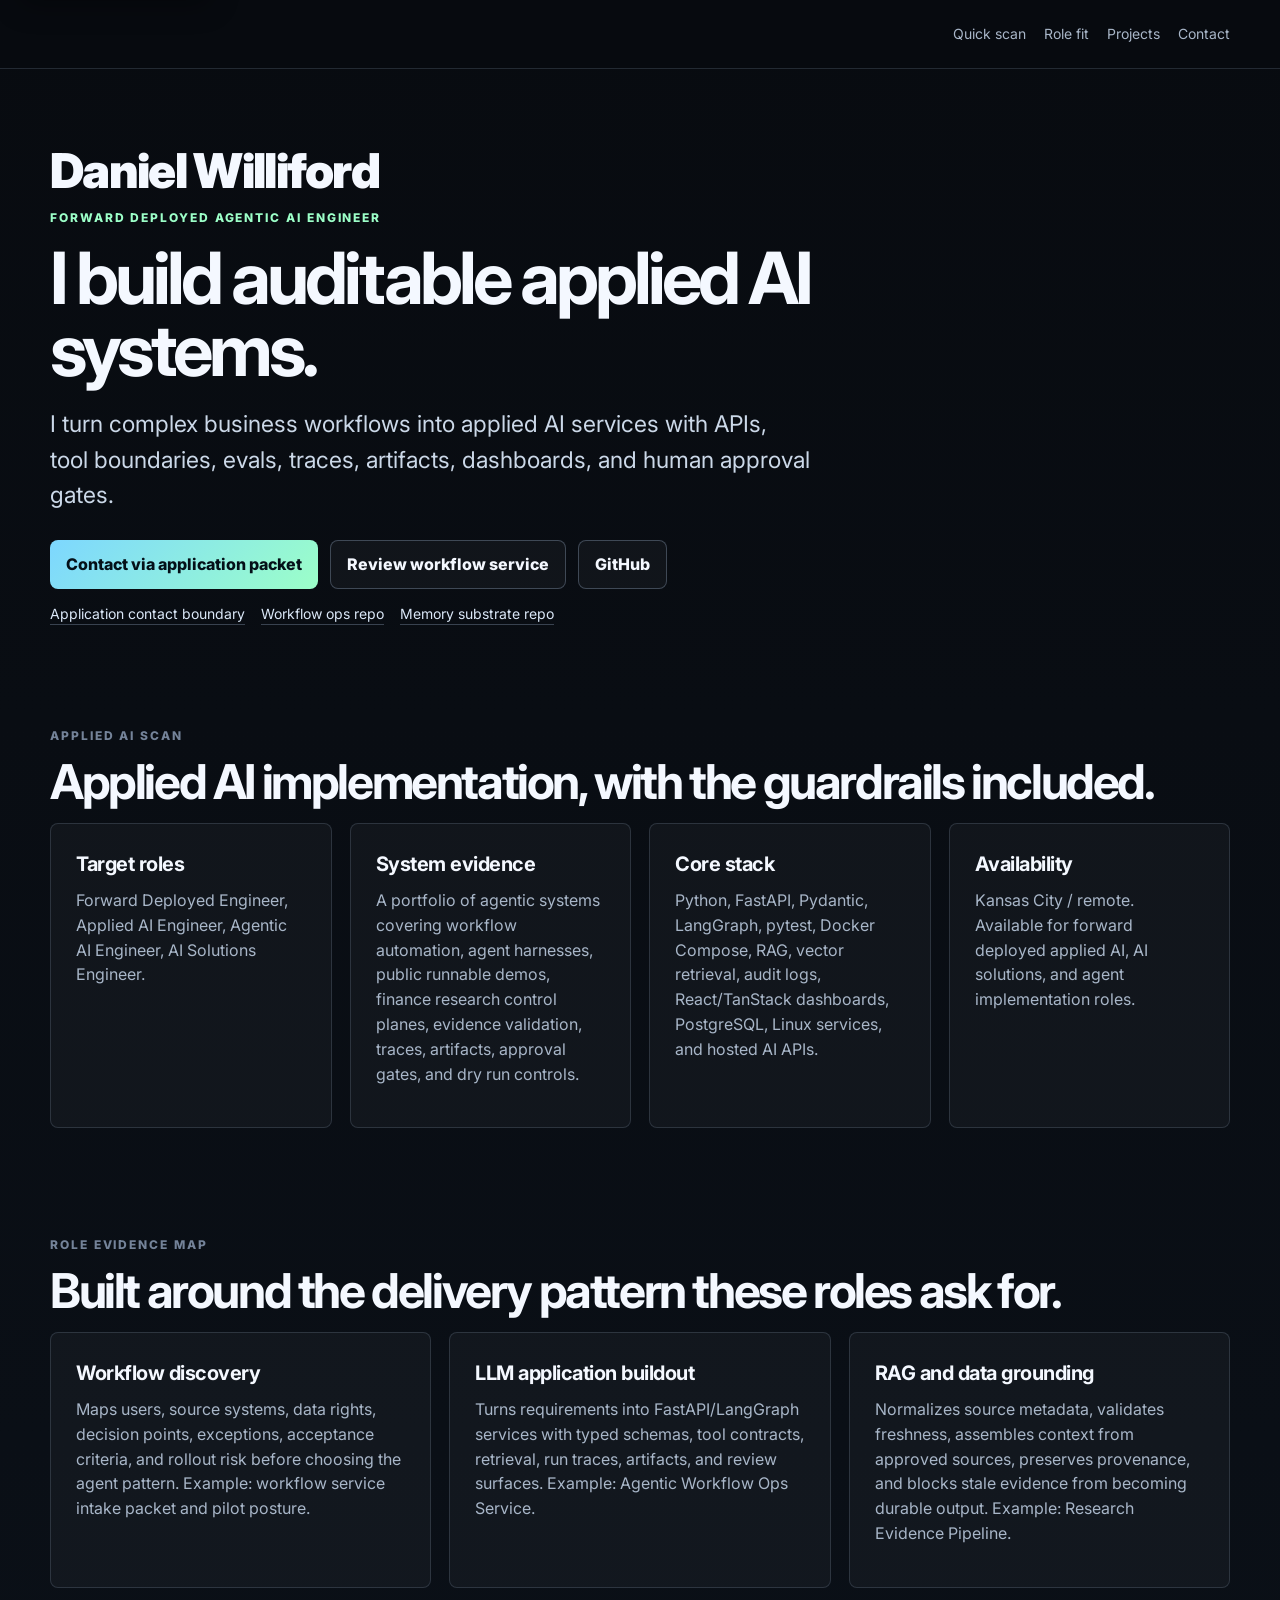
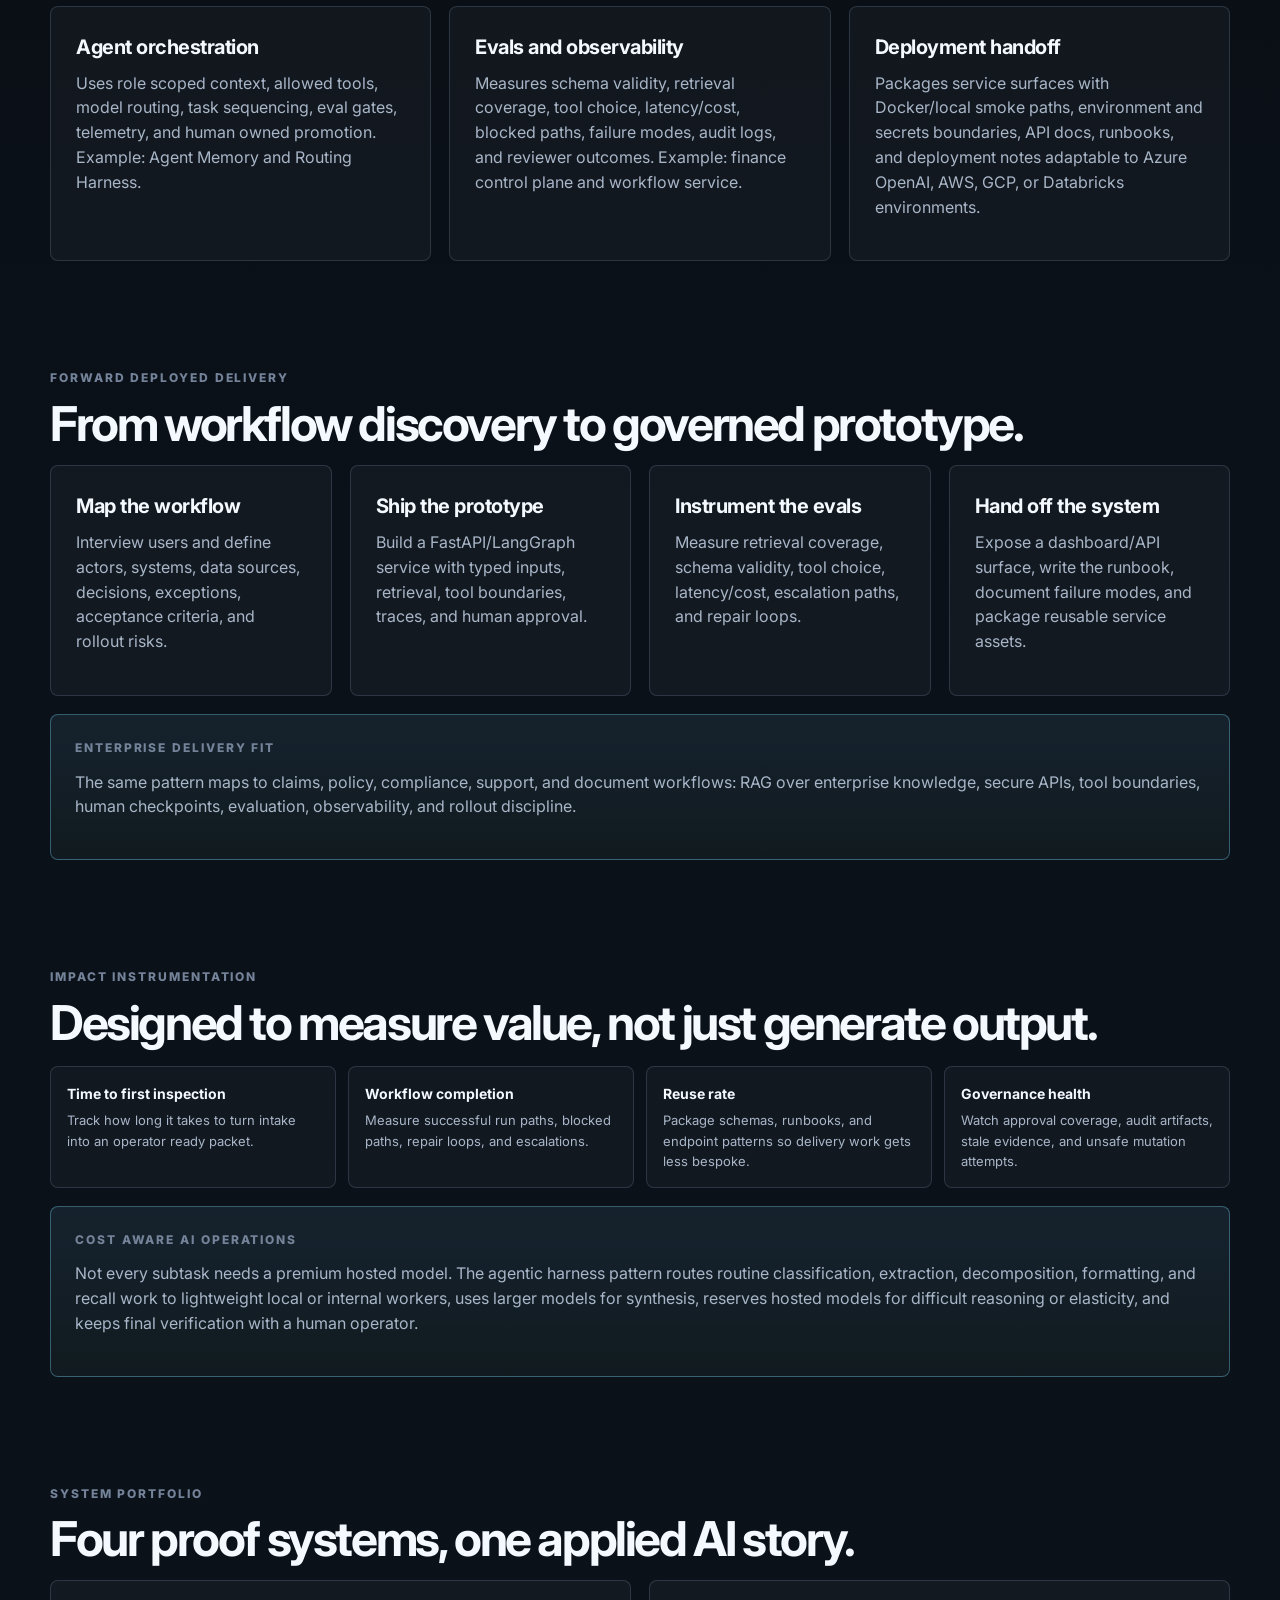
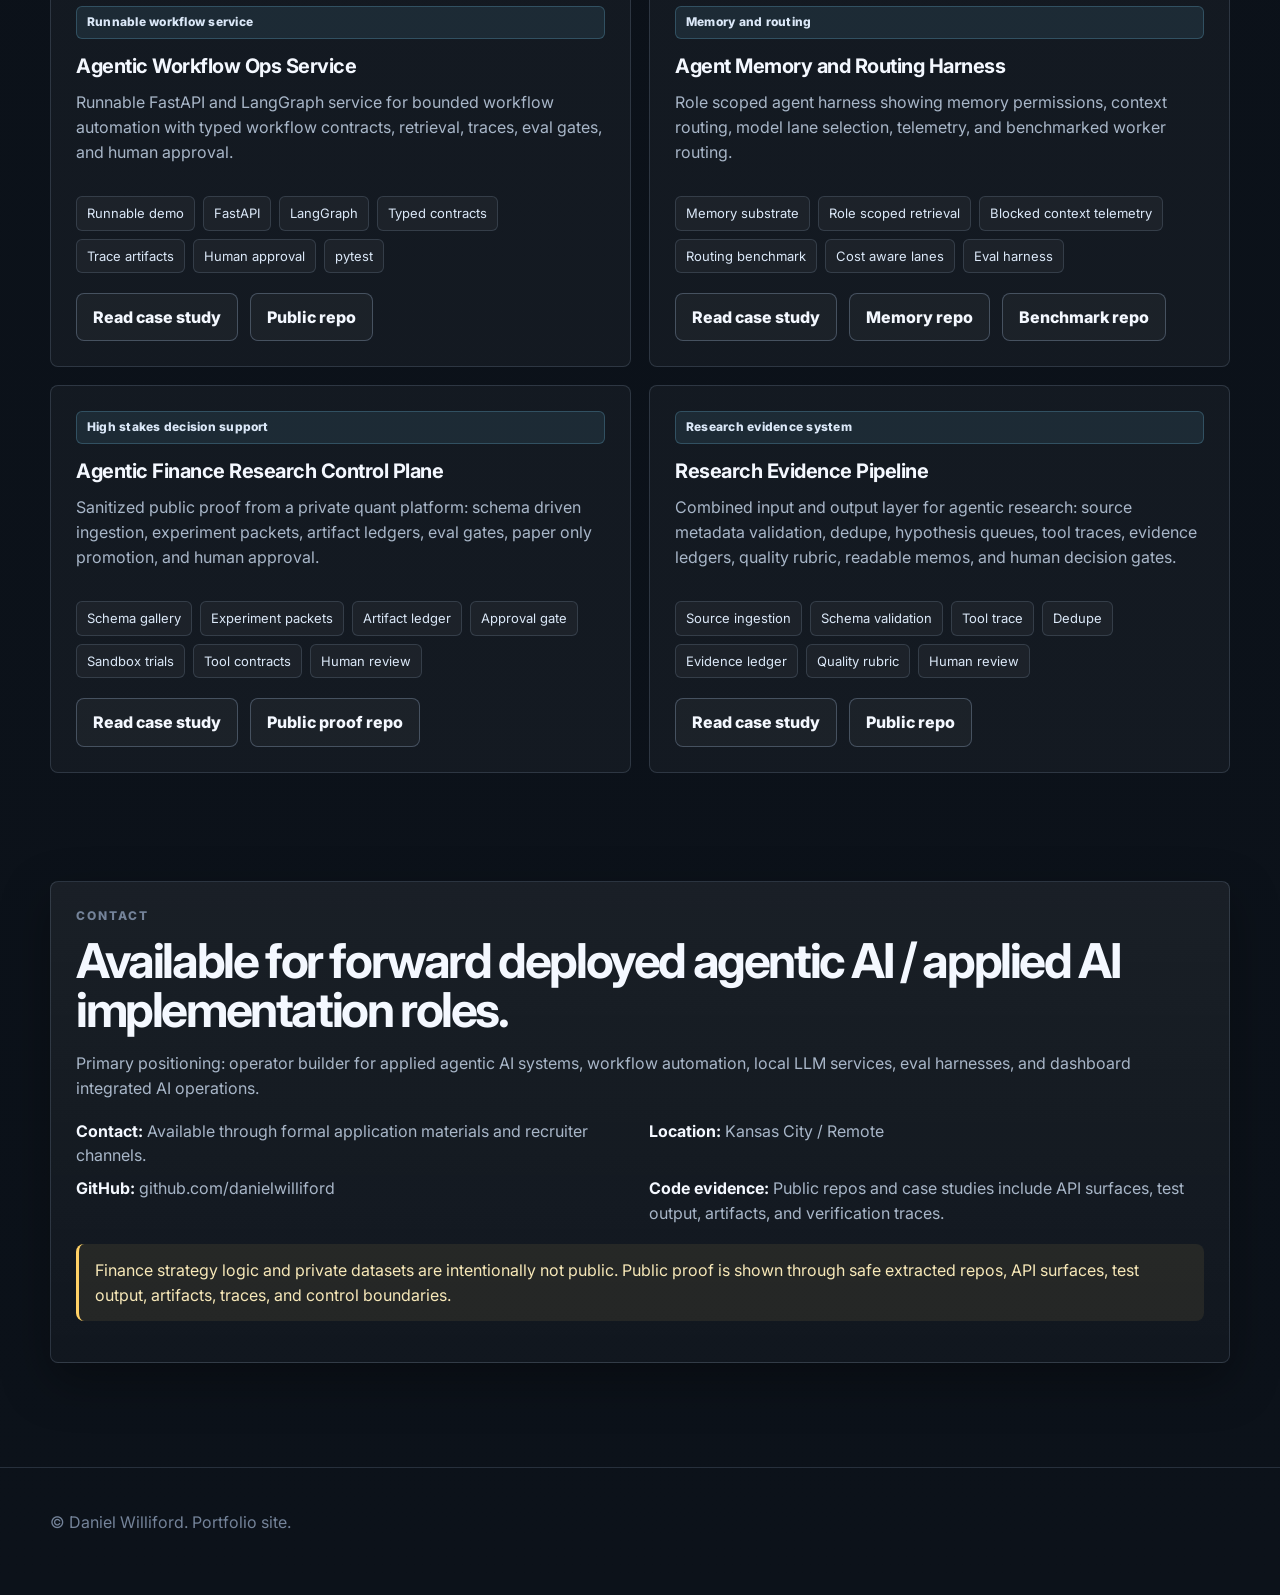
==== commit fd937edb: "chore: remove public resume and email exposure" ====
--- a/index.html
+++ b/index.html
@@ -1,14 +1,14 @@
 <!doctype html>
-<html lang="en"><head><meta charset="utf-8"><meta name="viewport" content="width=device-width, initial-scale=1"><title>Daniel Williford | Forward Deployed Agentic AI Engineer</title><meta name="description" content="Portfolio site for forward deployed agentic AI: LangGraph workflows, FastAPI services, eval harnesses, traces, approval gates, enterprise workflow discovery, and human in the loop AI operations."><meta property="og:title" content="Daniel Williford | Forward Deployed Agentic AI Engineer"><meta property="og:description" content="Portfolio site for forward deployed agentic AI: LangGraph workflows, FastAPI services, eval harnesses, traces, approval gates, enterprise workflow discovery, and human in the loop AI operations."><meta property="og:type" content="website"><meta name="twitter:card" content="summary_large_image"><meta property="og:image" content="https://daniel-williford.dev/assets/social-preview.png"><meta property="og:image:width" content="1200"><meta property="og:image:height" content="630"><meta property="og:image:type" content="image/png"><meta property="og:image:alt" content="Daniel Williford forward deployed agentic AI portfolio preview"><meta name="twitter:image:alt" content="Daniel Williford forward deployed agentic AI portfolio preview"><meta name="twitter:image" content="https://daniel-williford.dev/assets/social-preview.png"><meta name="theme-color" content="#080b10"><link rel="canonical" href="https://daniel-williford.dev/"><meta property="og:url" content="https://daniel-williford.dev/"><link rel="icon" href="assets/favicon.svg" type="image/svg+xml"><link rel="manifest" href="assets/site.webmanifest"><link rel="preconnect" href="https://fonts.googleapis.com"><link rel="preconnect" href="https://fonts.gstatic.com" crossorigin><link href="https://fonts.googleapis.com/css2?family=Inter:wght@400;600;800;900&display=swap" rel="stylesheet"><link rel="stylesheet" href="assets/style.css"><script type="application/ld+json">{"@context":"https://schema.org","@type":"Person","name":"Daniel Williford","jobTitle":"Forward Deployed Agentic AI Engineer","address":{"@type":"PostalAddress","addressLocality":"Kansas City","addressRegion":"MO","addressCountry":"US"},"knowsAbout":["Agentic AI","Forward Deployed Engineering","LangGraph","FastAPI","Evaluation harnesses","Human-in-the-loop AI operations","RAG","Workflow automation"],"email":"mailto:daniel.williford1987@gmail.com","hasOccupation":{"@type":"Occupation","name":"Forward Deployed Agentic AI Engineer","skills":"Python, FastAPI, LangGraph, Pydantic, RAG, Docker Compose, pytest, React, PostgreSQL, evaluation harnesses, human-in-the-loop AI systems"},"worksFor":{"@type":"Organization","name":"Independent"}}</script></head>
+<html lang="en"><head><meta charset="utf-8"><meta name="viewport" content="width=device-width, initial-scale=1"><title>Daniel Williford | Forward Deployed Agentic AI Engineer</title><meta name="description" content="Portfolio site for forward deployed agentic AI: LangGraph workflows, FastAPI services, eval harnesses, traces, approval gates, enterprise workflow discovery, and human in the loop AI operations."><meta property="og:title" content="Daniel Williford | Forward Deployed Agentic AI Engineer"><meta property="og:description" content="Portfolio site for forward deployed agentic AI: LangGraph workflows, FastAPI services, eval harnesses, traces, approval gates, enterprise workflow discovery, and human in the loop AI operations."><meta property="og:type" content="website"><meta name="twitter:card" content="summary_large_image"><meta property="og:image" content="https://daniel-williford.dev/assets/social-preview.png"><meta property="og:image:width" content="1200"><meta property="og:image:height" content="630"><meta property="og:image:type" content="image/png"><meta property="og:image:alt" content="Daniel Williford forward deployed agentic AI portfolio preview"><meta name="twitter:image:alt" content="Daniel Williford forward deployed agentic AI portfolio preview"><meta name="twitter:image" content="https://daniel-williford.dev/assets/social-preview.png"><meta name="theme-color" content="#080b10"><link rel="canonical" href="https://daniel-williford.dev/"><meta property="og:url" content="https://daniel-williford.dev/"><link rel="icon" href="assets/favicon.svg" type="image/svg+xml"><link rel="manifest" href="assets/site.webmanifest"><link rel="preconnect" href="https://fonts.googleapis.com"><link rel="preconnect" href="https://fonts.gstatic.com" crossorigin><link href="https://fonts.googleapis.com/css2?family=Inter:wght@400;600;800;900&display=swap" rel="stylesheet"><link rel="stylesheet" href="assets/style.css"><script type="application/ld+json">{"@context":"https://schema.org","@type":"Person","name":"Daniel Williford","jobTitle":"Forward Deployed Agentic AI Engineer","address":{"@type":"PostalAddress","addressLocality":"Kansas City","addressRegion":"MO","addressCountry":"US"},"knowsAbout":["Agentic AI","Forward Deployed Engineering","LangGraph","FastAPI","Evaluation harnesses","Human-in-the-loop AI operations","RAG","Workflow automation"],"hasOccupation":{"@type":"Occupation","name":"Forward Deployed Agentic AI Engineer","skills":"Python, FastAPI, LangGraph, Pydantic, RAG, Docker Compose, pytest, React, PostgreSQL, evaluation harnesses, human-in-the-loop AI systems"},"worksFor":{"@type":"Organization","name":"Independent"}}</script></head>
 <body class="home-page">
-  <a class="skip-link" href="#main-content">Skip to main content</a><nav class="nav"><div class="site-shell nav-inner nav-simple"><div class="nav-links"><a href="#quick-scan">Quick scan</a><a href="#role-fit">Role fit</a><a href="#projects">Projects</a><a href="resume.html">Resume</a><a href="#contact">Contact</a></div></div></nav><main id="main-content" tabindex="-1">
-<section class="hero hero-clean site-shell"><div class="hero-copy"><div class="hero-name">Daniel Williford</div><div class="eyebrow">Forward Deployed Agentic AI Engineer</div><h1>I build auditable applied AI systems.</h1><p class="lede">I turn complex business workflows into applied AI services with APIs, tool boundaries, evals, traces, artifacts, dashboards, and human approval gates.</p><div class="actions"><a class="btn primary" href="resume.html">View resume</a><a class="btn" href="projects/forward-deployed-agentic-ai-ops-kit.html">Review workflow service</a><a class="btn" href="https://github.com/danielwilliford">GitHub</a></div><div class="proof-links"><a href="mailto:daniel.williford1987@gmail.com">Email</a><a href="assets/daniel-williford-resume-summary.pdf">Resume PDF</a><a href="https://github.com/danielwilliford/agentic-ai-ops-kit">Workflow ops repo</a><a href="https://github.com/danielwilliford/agent-memory-substrate-demo">Memory substrate repo</a></div></div></section>
+  <a class="skip-link" href="#main-content">Skip to main content</a><nav class="nav"><div class="site-shell nav-inner nav-simple"><div class="nav-links"><a href="#quick-scan">Quick scan</a><a href="#role-fit">Role fit</a><a href="#projects">Projects</a><a href="#contact">Contact</a></div></div></nav><main id="main-content" tabindex="-1">
+<section class="hero hero-clean site-shell"><div class="hero-copy"><div class="hero-name">Daniel Williford</div><div class="eyebrow">Forward Deployed Agentic AI Engineer</div><h1>I build auditable applied AI systems.</h1><p class="lede">I turn complex business workflows into applied AI services with APIs, tool boundaries, evals, traces, artifacts, dashboards, and human approval gates.</p><div class="actions"><a class="btn primary" href="#contact">Contact via application packet</a><a class="btn" href="projects/forward-deployed-agentic-ai-ops-kit.html">Review workflow service</a><a class="btn" href="https://github.com/danielwilliford">GitHub</a></div><div class="proof-links"><a href="#contact">Application contact boundary</a><a href="https://github.com/danielwilliford/agentic-ai-ops-kit">Workflow ops repo</a><a href="https://github.com/danielwilliford/agent-memory-substrate-demo">Memory substrate repo</a></div></div></section>
 <section class="section site-shell" id="quick-scan"><div class="kicker">Applied AI scan</div><h2>Applied AI implementation, with the guardrails included.</h2><div class="grid four"><div class="card flat"><h3>Target roles</h3><p>Forward Deployed Engineer, Applied AI Engineer, Agentic AI Engineer, AI Solutions Engineer.</p></div><div class="card flat"><h3>System evidence</h3><p>A portfolio of agentic systems covering workflow automation, agent harnesses, public runnable demos, finance research control planes, evidence validation, traces, artifacts, approval gates, and dry run controls.</p></div><div class="card flat"><h3>Core stack</h3><p>Python, FastAPI, Pydantic, LangGraph, pytest, Docker Compose, RAG, vector retrieval, audit logs, React/TanStack dashboards, PostgreSQL, Linux services, and hosted AI APIs.</p></div><div class="card flat"><h3>Availability</h3><p>Kansas City / remote. Available for forward deployed applied AI, AI solutions, and agent implementation roles.</p></div></div></section>
 
 <section class="section site-shell" id="role-fit"><div class="kicker">Role evidence map</div><h2>Built around the delivery pattern these roles ask for.</h2><div class="grid three"><div class="card flat"><h3>Workflow discovery</h3><p>Maps users, source systems, data rights, decision points, exceptions, acceptance criteria, and rollout risk before choosing the agent pattern. Example: workflow service intake packet and pilot posture.</p></div><div class="card flat"><h3>LLM application buildout</h3><p>Turns requirements into FastAPI/LangGraph services with typed schemas, tool contracts, retrieval, run traces, artifacts, and review surfaces. Example: Agentic Workflow Ops Service.</p></div><div class="card flat"><h3>RAG and data grounding</h3><p>Normalizes source metadata, validates freshness, assembles context from approved sources, preserves provenance, and blocks stale evidence from becoming durable output. Example: Research Evidence Pipeline.</p></div><div class="card flat"><h3>Agent orchestration</h3><p>Uses role scoped context, allowed tools, model routing, task sequencing, eval gates, telemetry, and human owned promotion. Example: Agent Memory and Routing Harness.</p></div><div class="card flat"><h3>Evals and observability</h3><p>Measures schema validity, retrieval coverage, tool choice, latency/cost, blocked paths, failure modes, audit logs, and reviewer outcomes. Example: finance control plane and workflow service.</p></div><div class="card flat"><h3>Deployment handoff</h3><p>Packages service surfaces with Docker/local smoke paths, environment and secrets boundaries, API docs, runbooks, and deployment notes adaptable to Azure OpenAI, AWS, GCP, or Databricks environments.</p></div></div></section>
 
 <section class="section site-shell" id="delivery"><div class="kicker">Forward deployed delivery</div><h2>From workflow discovery to governed prototype.</h2><div class="grid four"><div class="card flat"><h3>Map the workflow</h3><p>Interview users and define actors, systems, data sources, decisions, exceptions, acceptance criteria, and rollout risks.</p></div><div class="card flat"><h3>Ship the prototype</h3><p>Build a FastAPI/LangGraph service with typed inputs, retrieval, tool boundaries, traces, and human approval.</p></div><div class="card flat"><h3>Instrument the evals</h3><p>Measure retrieval coverage, schema validity, tool choice, latency/cost, escalation paths, and repair loops.</p></div><div class="card flat"><h3>Hand off the system</h3><p>Expose a dashboard/API surface, write the runbook, document failure modes, and package reusable service assets.</p></div></div><div class="callout mt"><div class="kicker">Enterprise delivery fit</div><p>The same pattern maps to claims, policy, compliance, support, and document workflows: RAG over enterprise knowledge, secure APIs, tool boundaries, human checkpoints, evaluation, observability, and rollout discipline.</p></div></section>
 <section class="section site-shell" id="impact"><div class="kicker">Impact instrumentation</div><h2>Designed to measure value, not just generate output.</h2><div class="proof-strip"><div class="proof-item"><b>Time to first inspection</b><span>Track how long it takes to turn intake into an operator ready packet.</span></div><div class="proof-item"><b>Workflow completion</b><span>Measure successful run paths, blocked paths, repair loops, and escalations.</span></div><div class="proof-item"><b>Reuse rate</b><span>Package schemas, runbooks, and endpoint patterns so delivery work gets less bespoke.</span></div><div class="proof-item"><b>Governance health</b><span>Watch approval coverage, audit artifacts, stale evidence, and unsafe mutation attempts.</span></div></div><div class="callout mt"><div class="kicker">Cost aware AI operations</div><p>Not every subtask needs a premium hosted model. The agentic harness pattern routes routine classification, extraction, decomposition, formatting, and recall work to lightweight local or internal workers, uses larger models for synthesis, reserves hosted models for difficult reasoning or elasticity, and keeps final verification with a human operator.</p></div></section>
-<section class="section site-shell" id="projects"><div class="kicker">System portfolio</div><h2>Four proof systems, one applied AI story.</h2><div class="grid two"><article class="card flat project-card"><div class="rank">Runnable workflow service</div><h3>Agentic Workflow Ops Service</h3><p>Runnable FastAPI and LangGraph service for bounded workflow automation with typed workflow contracts, retrieval, traces, eval gates, and human approval.</p><div class="badges"><span class="badge">Runnable demo</span><span class="badge">FastAPI</span><span class="badge">LangGraph</span><span class="badge">Typed contracts</span><span class="badge">Trace artifacts</span><span class="badge">Human approval</span><span class="badge">pytest</span></div><div class="actions"><a class="btn" href="projects/forward-deployed-agentic-ai-ops-kit.html">Read case study</a><a class="btn" href="https://github.com/danielwilliford/agentic-ai-ops-kit">Public repo</a></div></article><article class="card flat project-card"><div class="rank">Memory and routing</div><h3>Agent Memory and Routing Harness</h3><p>Role scoped agent harness showing memory permissions, context routing, model lane selection, telemetry, and benchmarked worker routing.</p><div class="badges"><span class="badge">Memory substrate</span><span class="badge">Role scoped retrieval</span><span class="badge">Blocked context telemetry</span><span class="badge">Routing benchmark</span><span class="badge">Cost aware lanes</span><span class="badge">Eval harness</span></div><div class="actions"><a class="btn" href="projects/hermes-agent-operating-layer.html">Read case study</a><a class="btn" href="https://github.com/danielwilliford/agent-memory-substrate-demo">Memory repo</a><a class="btn" href="https://github.com/danielwilliford/agent-harness-routing-benchmark">Benchmark repo</a></div></article><article class="card flat project-card"><div class="rank">High stakes decision support</div><h3>Agentic Finance Research Control Plane</h3><p>Sanitized public proof from a private quant platform: schema driven ingestion, experiment packets, artifact ledgers, eval gates, paper only promotion, and human approval.</p><div class="badges"><span class="badge">Schema gallery</span><span class="badge">Experiment packets</span><span class="badge">Artifact ledger</span><span class="badge">Approval gate</span><span class="badge">Sandbox trials</span><span class="badge">Tool contracts</span><span class="badge">Human review</span></div><div class="actions"><a class="btn" href="projects/human-in-the-loop-quant-research-copilot.html">Read case study</a><a class="btn" href="https://github.com/danielwilliford/agentic-finance-research-control-plane">Public proof repo</a></div></article><article class="card flat project-card"><div class="rank">Research evidence system</div><h3>Research Evidence Pipeline</h3><p>Combined input and output layer for agentic research: source metadata validation, hypothesis queues, evidence ledgers, contradiction review, readable packets, and human decision gates.</p><div class="badges"><span class="badge">Source ingestion</span><span class="badge">Schema validation</span><span class="badge">Tool trace</span><span class="badge">Evidence ledger</span><span class="badge">Critique loop</span><span class="badge">Human review</span></div><div class="actions"><a class="btn" href="projects/evidence-backed-research-pipeline.html">Read case study</a><a class="btn" href="https://github.com/danielwilliford/research-source-ingestion">Ingestion repo</a><a class="btn" href="https://github.com/danielwilliford/evidence-backed-research-pipeline">Evidence repo</a></div></article></div></section>
-<section class="section site-shell" id="contact"><div class="card"><div class="kicker">Contact</div><h2>Available for forward deployed agentic AI / applied AI implementation roles.</h2><p>Primary positioning: operator builder for applied agentic AI systems, workflow automation, local LLM services, eval harnesses, and dashboard integrated AI operations.</p><div class="contact-grid"><p><strong>Email:</strong> <a href="mailto:daniel.williford1987@gmail.com">daniel.williford1987@gmail.com</a></p><p><strong>Resume:</strong> <a href="resume.html">Open resume summary</a></p><p><strong>PDF:</strong> <a href="assets/daniel-williford-resume-summary.pdf">Download resume summary</a></p><p><strong>Location:</strong> Kansas City / Remote</p><p><strong>GitHub:</strong> <a href="https://github.com/danielwilliford">github.com/danielwilliford</a></p><p><strong>Code evidence:</strong> <span>Public repos and case studies include API surfaces, test output, artifacts, and verification traces.</span></p></div><p class="notice">Finance strategy logic and private datasets are intentionally not public. Public proof is shown through safe extracted repos, API surfaces, test output, artifacts, traces, and control boundaries.</p></div></section>
+<section class="section site-shell" id="projects"><div class="kicker">System portfolio</div><h2>Four proof systems, one applied AI story.</h2><div class="grid two"><article class="card flat project-card"><div class="rank">Runnable workflow service</div><h3>Agentic Workflow Ops Service</h3><p>Runnable FastAPI and LangGraph service for bounded workflow automation with typed workflow contracts, retrieval, traces, eval gates, and human approval.</p><div class="badges"><span class="badge">Runnable demo</span><span class="badge">FastAPI</span><span class="badge">LangGraph</span><span class="badge">Typed contracts</span><span class="badge">Trace artifacts</span><span class="badge">Human approval</span><span class="badge">pytest</span></div><div class="actions"><a class="btn" href="projects/forward-deployed-agentic-ai-ops-kit.html">Read case study</a><a class="btn" href="https://github.com/danielwilliford/agentic-ai-ops-kit">Public repo</a></div></article><article class="card flat project-card"><div class="rank">Memory and routing</div><h3>Agent Memory and Routing Harness</h3><p>Role scoped agent harness showing memory permissions, context routing, model lane selection, telemetry, and benchmarked worker routing.</p><div class="badges"><span class="badge">Memory substrate</span><span class="badge">Role scoped retrieval</span><span class="badge">Blocked context telemetry</span><span class="badge">Routing benchmark</span><span class="badge">Cost aware lanes</span><span class="badge">Eval harness</span></div><div class="actions"><a class="btn" href="projects/hermes-agent-operating-layer.html">Read case study</a><a class="btn" href="https://github.com/danielwilliford/agent-memory-substrate-demo">Memory repo</a><a class="btn" href="https://github.com/danielwilliford/agent-harness-routing-benchmark">Benchmark repo</a></div></article><article class="card flat project-card"><div class="rank">High stakes decision support</div><h3>Agentic Finance Research Control Plane</h3><p>Sanitized public proof from a private quant platform: schema driven ingestion, experiment packets, artifact ledgers, eval gates, paper only promotion, and human approval.</p><div class="badges"><span class="badge">Schema gallery</span><span class="badge">Experiment packets</span><span class="badge">Artifact ledger</span><span class="badge">Approval gate</span><span class="badge">Sandbox trials</span><span class="badge">Tool contracts</span><span class="badge">Human review</span></div><div class="actions"><a class="btn" href="projects/human-in-the-loop-quant-research-copilot.html">Read case study</a><a class="btn" href="https://github.com/danielwilliford/agentic-finance-research-control-plane">Public proof repo</a></div></article><article class="card flat project-card"><div class="rank">Research evidence system</div><h3>Research Evidence Pipeline</h3><p>Combined input and output layer for agentic research: source metadata validation, dedupe, hypothesis queues, tool traces, evidence ledgers, quality rubric, readable memos, and human decision gates.</p><div class="badges"><span class="badge">Source ingestion</span><span class="badge">Schema validation</span><span class="badge">Tool trace</span><span class="badge">Dedupe</span><span class="badge">Evidence ledger</span><span class="badge">Quality rubric</span><span class="badge">Human review</span></div><div class="actions"><a class="btn" href="projects/evidence-backed-research-pipeline.html">Read case study</a><a class="btn" href="https://github.com/danielwilliford/evidence-backed-research-pipeline">Public repo</a></div></article></div></section>
+<section class="section site-shell" id="contact"><div class="card"><div class="kicker">Contact</div><h2>Available for forward deployed agentic AI / applied AI implementation roles.</h2><p>Primary positioning: operator builder for applied agentic AI systems, workflow automation, local LLM services, eval harnesses, and dashboard integrated AI operations.</p><div class="contact-grid"><p><strong>Contact:</strong> <span>Available through formal application materials and recruiter channels.</span></p><p><strong>Location:</strong> Kansas City / Remote</p><p><strong>GitHub:</strong> <a href="https://github.com/danielwilliford">github.com/danielwilliford</a></p><p><strong>Code evidence:</strong> <span>Public repos and case studies include API surfaces, test output, artifacts, and verification traces.</span></p></div><p class="notice">Finance strategy logic and private datasets are intentionally not public. Public proof is shown through safe extracted repos, API surfaces, test output, artifacts, traces, and control boundaries.</p></div></section>
 </main><footer class="footer"><div class="site-shell">© Daniel Williford. Portfolio site.</div></footer></body></html>
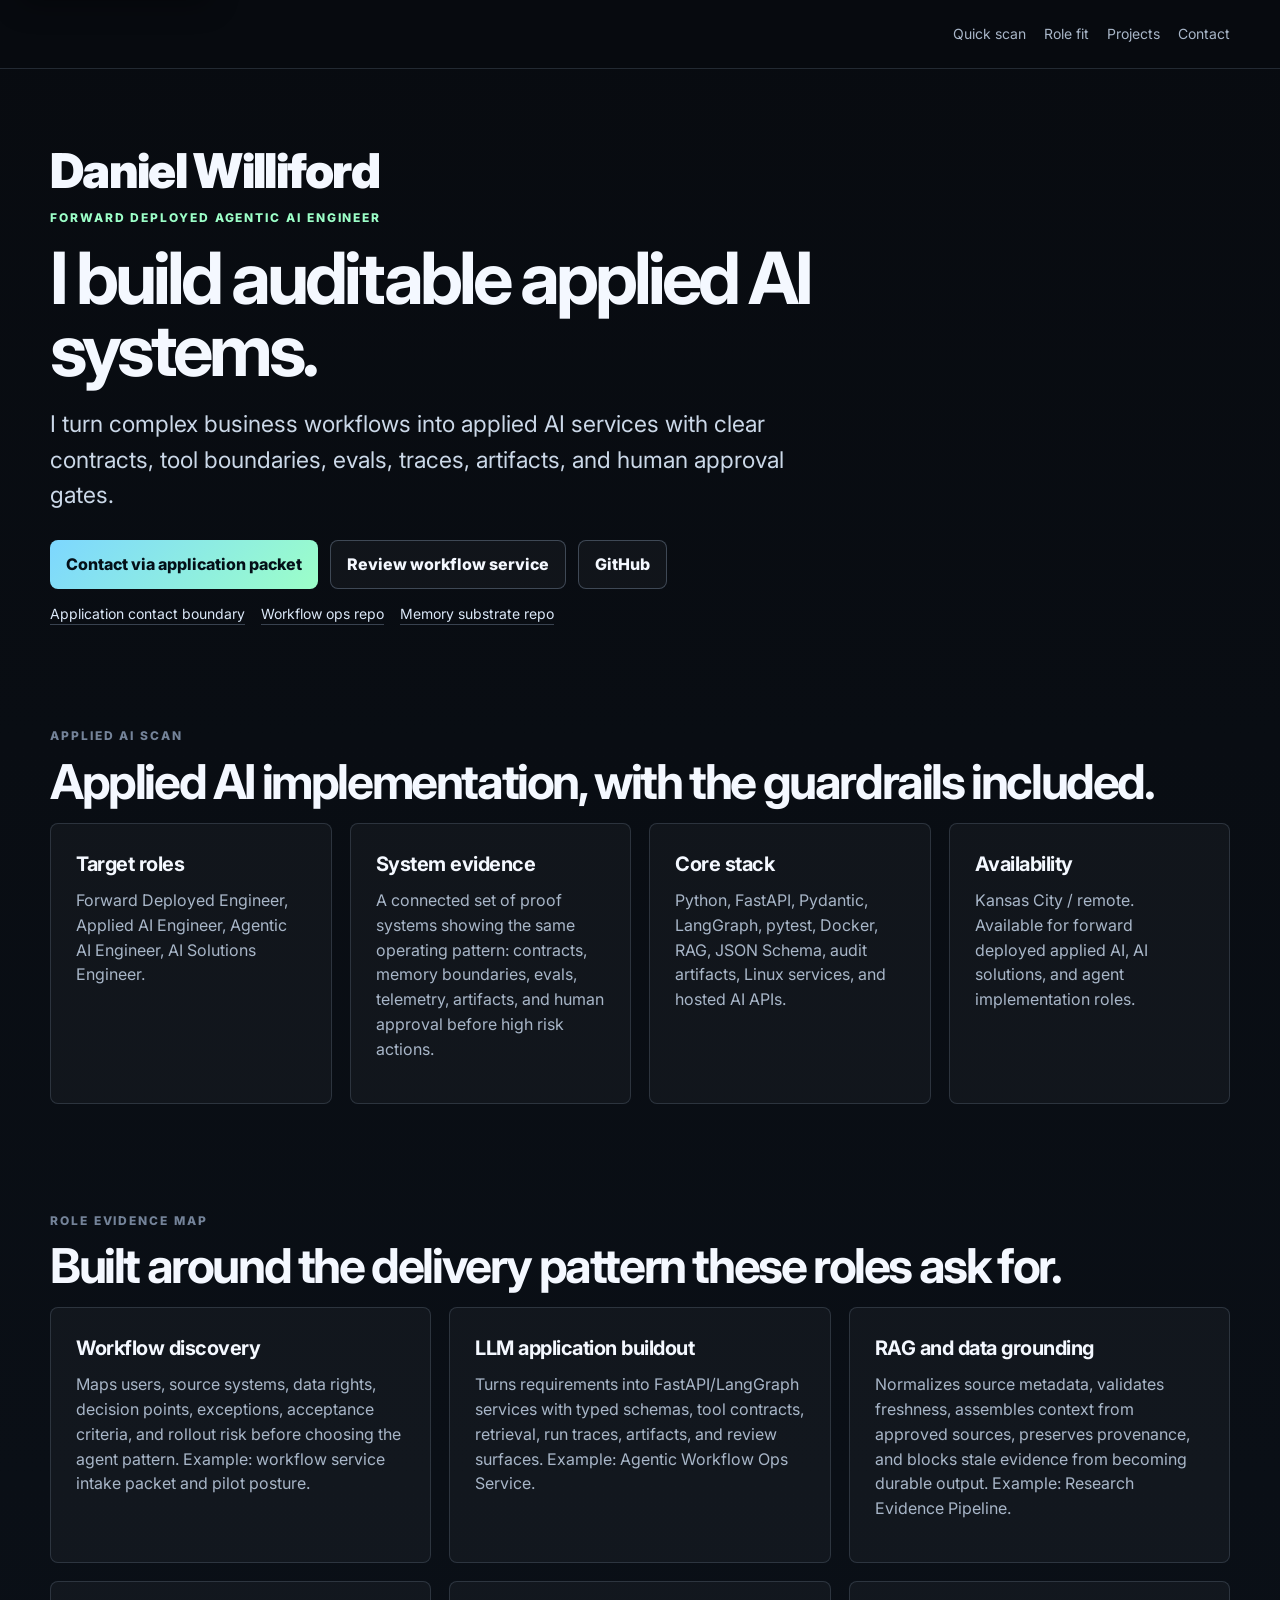
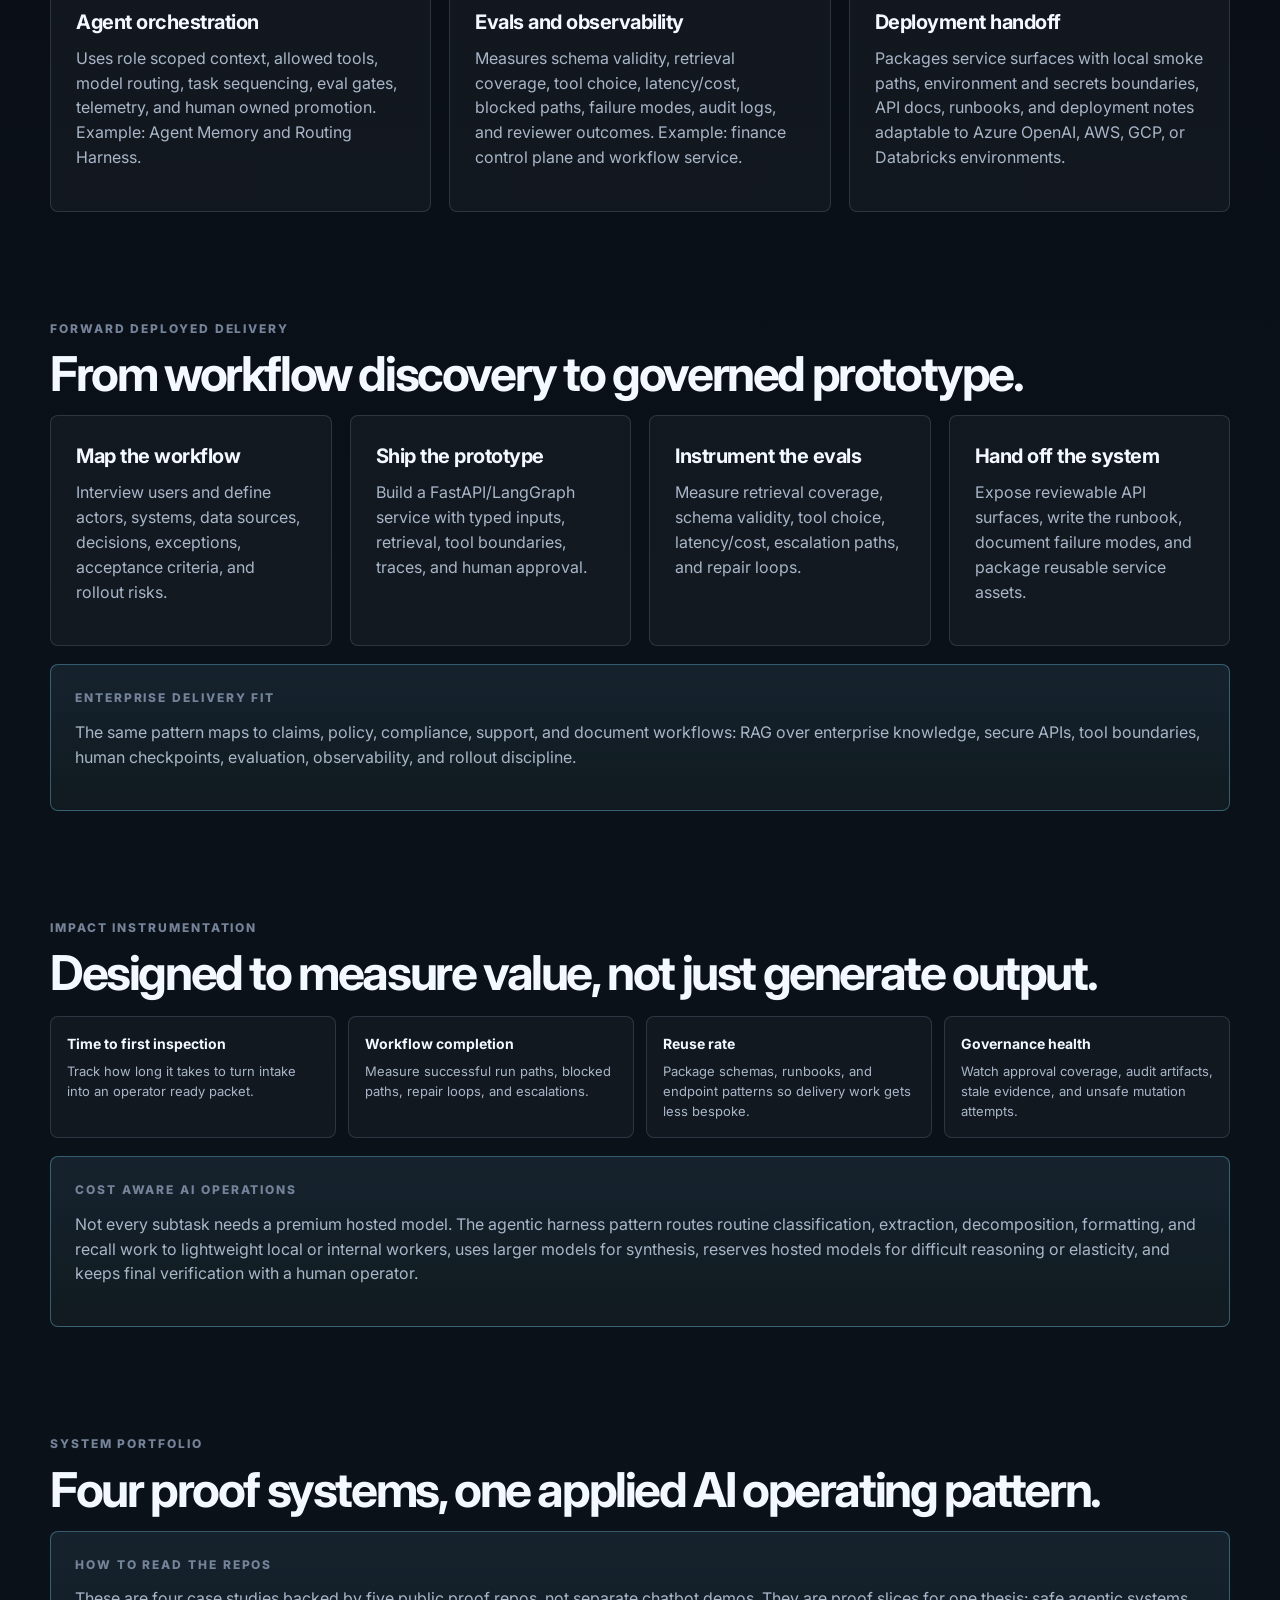
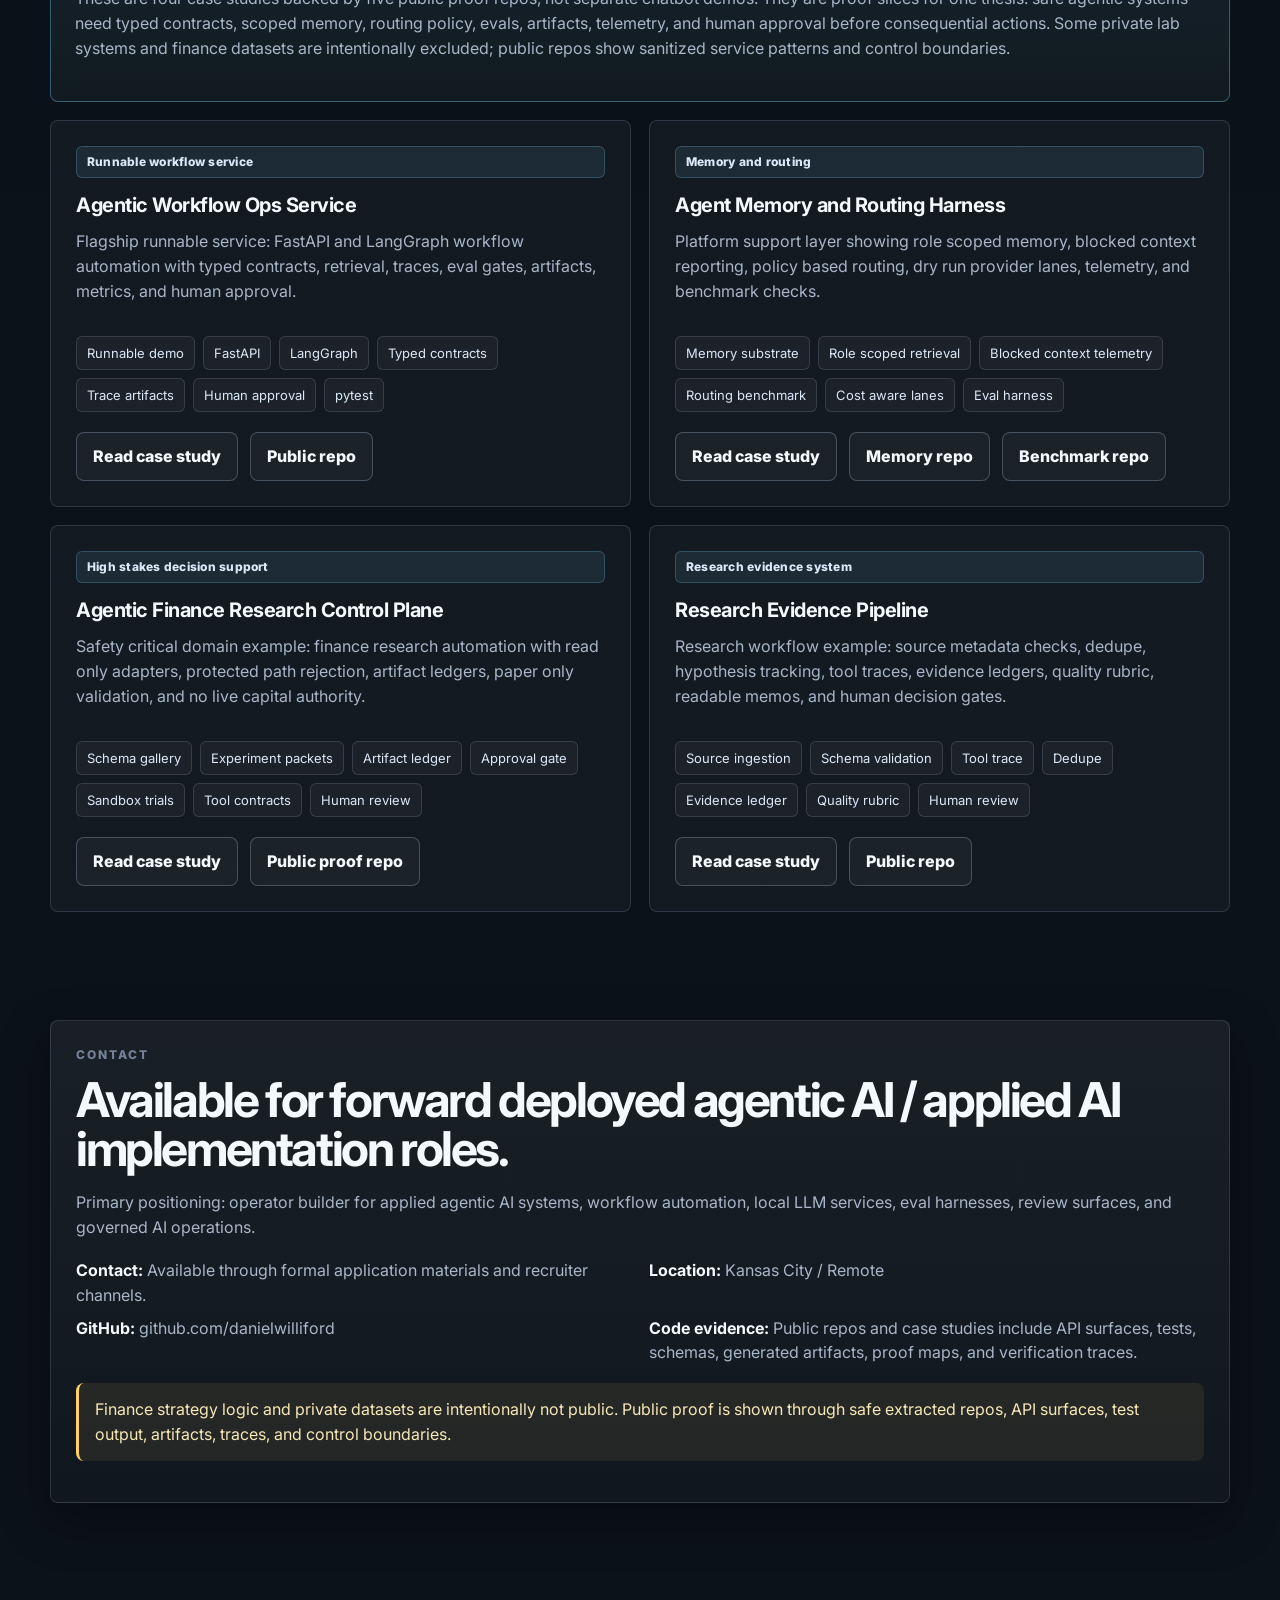
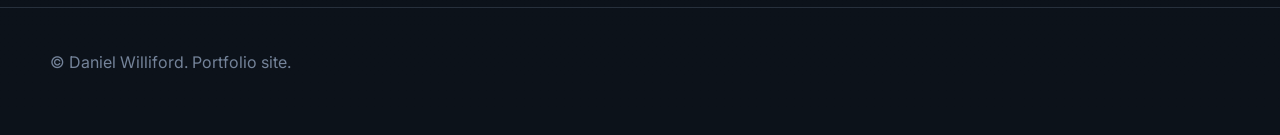
==== commit f5497476: "docs: align portfolio case studies with proof repos" ====
--- a/index.html
+++ b/index.html
@@ -1,14 +1,14 @@
 <!doctype html>
-<html lang="en"><head><meta charset="utf-8"><meta name="viewport" content="width=device-width, initial-scale=1"><title>Daniel Williford | Forward Deployed Agentic AI Engineer</title><meta name="description" content="Portfolio site for forward deployed agentic AI: LangGraph workflows, FastAPI services, eval harnesses, traces, approval gates, enterprise workflow discovery, and human in the loop AI operations."><meta property="og:title" content="Daniel Williford | Forward Deployed Agentic AI Engineer"><meta property="og:description" content="Portfolio site for forward deployed agentic AI: LangGraph workflows, FastAPI services, eval harnesses, traces, approval gates, enterprise workflow discovery, and human in the loop AI operations."><meta property="og:type" content="website"><meta name="twitter:card" content="summary_large_image"><meta property="og:image" content="https://daniel-williford.dev/assets/social-preview.png"><meta property="og:image:width" content="1200"><meta property="og:image:height" content="630"><meta property="og:image:type" content="image/png"><meta property="og:image:alt" content="Daniel Williford forward deployed agentic AI portfolio preview"><meta name="twitter:image:alt" content="Daniel Williford forward deployed agentic AI portfolio preview"><meta name="twitter:image" content="https://daniel-williford.dev/assets/social-preview.png"><meta name="theme-color" content="#080b10"><link rel="canonical" href="https://daniel-williford.dev/"><meta property="og:url" content="https://daniel-williford.dev/"><link rel="icon" href="assets/favicon.svg" type="image/svg+xml"><link rel="manifest" href="assets/site.webmanifest"><link rel="preconnect" href="https://fonts.googleapis.com"><link rel="preconnect" href="https://fonts.gstatic.com" crossorigin><link href="https://fonts.googleapis.com/css2?family=Inter:wght@400;600;800;900&display=swap" rel="stylesheet"><link rel="stylesheet" href="assets/style.css"><script type="application/ld+json">{"@context":"https://schema.org","@type":"Person","name":"Daniel Williford","jobTitle":"Forward Deployed Agentic AI Engineer","address":{"@type":"PostalAddress","addressLocality":"Kansas City","addressRegion":"MO","addressCountry":"US"},"knowsAbout":["Agentic AI","Forward Deployed Engineering","LangGraph","FastAPI","Evaluation harnesses","Human-in-the-loop AI operations","RAG","Workflow automation"],"hasOccupation":{"@type":"Occupation","name":"Forward Deployed Agentic AI Engineer","skills":"Python, FastAPI, LangGraph, Pydantic, RAG, Docker Compose, pytest, React, PostgreSQL, evaluation harnesses, human-in-the-loop AI systems"},"worksFor":{"@type":"Organization","name":"Independent"}}</script></head>
+<html lang="en"><head><meta charset="utf-8"><meta name="viewport" content="width=device-width, initial-scale=1"><title>Daniel Williford | Forward Deployed Agentic AI Engineer</title><meta name="description" content="Portfolio site for forward deployed agentic AI: LangGraph workflows, FastAPI services, eval harnesses, traces, approval gates, enterprise workflow discovery, and human in the loop AI operations."><meta property="og:title" content="Daniel Williford | Forward Deployed Agentic AI Engineer"><meta property="og:description" content="Portfolio site for forward deployed agentic AI: LangGraph workflows, FastAPI services, eval harnesses, traces, approval gates, enterprise workflow discovery, and human in the loop AI operations."><meta property="og:type" content="website"><meta name="twitter:card" content="summary_large_image"><meta property="og:image" content="https://danielwilliford.github.io/assets/social-preview.png"><meta property="og:image:width" content="1200"><meta property="og:image:height" content="630"><meta property="og:image:type" content="image/png"><meta property="og:image:alt" content="Daniel Williford forward deployed agentic AI portfolio preview"><meta name="twitter:image:alt" content="Daniel Williford forward deployed agentic AI portfolio preview"><meta name="twitter:image" content="https://danielwilliford.github.io/assets/social-preview.png"><meta name="theme-color" content="#080b10"><link rel="canonical" href="https://danielwilliford.github.io/"><meta property="og:url" content="https://danielwilliford.github.io/"><link rel="icon" href="assets/favicon.svg" type="image/svg+xml"><link rel="manifest" href="assets/site.webmanifest"><link rel="preconnect" href="https://fonts.googleapis.com"><link rel="preconnect" href="https://fonts.gstatic.com" crossorigin><link href="https://fonts.googleapis.com/css2?family=Inter:wght@400;600;800;900&display=swap" rel="stylesheet"><link rel="stylesheet" href="assets/style.css"><script type="application/ld+json">{"@context":"https://schema.org","@type":"Person","name":"Daniel Williford","jobTitle":"Forward Deployed Agentic AI Engineer","address":{"@type":"PostalAddress","addressLocality":"Kansas City","addressRegion":"MO","addressCountry":"US"},"knowsAbout":["Agentic AI","Forward Deployed Engineering","LangGraph","FastAPI","Evaluation harnesses","Human-in-the-loop AI operations","RAG","Workflow automation"],"hasOccupation":{"@type":"Occupation","name":"Forward Deployed Agentic AI Engineer","skills":"Python, FastAPI, LangGraph, Pydantic, RAG, Docker, pytest, JSON Schema, evaluation harnesses, human-in-the-loop AI systems"},"worksFor":{"@type":"Organization","name":"Independent"}}</script></head>
 <body class="home-page">
   <a class="skip-link" href="#main-content">Skip to main content</a><nav class="nav"><div class="site-shell nav-inner nav-simple"><div class="nav-links"><a href="#quick-scan">Quick scan</a><a href="#role-fit">Role fit</a><a href="#projects">Projects</a><a href="#contact">Contact</a></div></div></nav><main id="main-content" tabindex="-1">
-<section class="hero hero-clean site-shell"><div class="hero-copy"><div class="hero-name">Daniel Williford</div><div class="eyebrow">Forward Deployed Agentic AI Engineer</div><h1>I build auditable applied AI systems.</h1><p class="lede">I turn complex business workflows into applied AI services with APIs, tool boundaries, evals, traces, artifacts, dashboards, and human approval gates.</p><div class="actions"><a class="btn primary" href="#contact">Contact via application packet</a><a class="btn" href="projects/forward-deployed-agentic-ai-ops-kit.html">Review workflow service</a><a class="btn" href="https://github.com/danielwilliford">GitHub</a></div><div class="proof-links"><a href="#contact">Application contact boundary</a><a href="https://github.com/danielwilliford/agentic-ai-ops-kit">Workflow ops repo</a><a href="https://github.com/danielwilliford/agent-memory-substrate-demo">Memory substrate repo</a></div></div></section>
-<section class="section site-shell" id="quick-scan"><div class="kicker">Applied AI scan</div><h2>Applied AI implementation, with the guardrails included.</h2><div class="grid four"><div class="card flat"><h3>Target roles</h3><p>Forward Deployed Engineer, Applied AI Engineer, Agentic AI Engineer, AI Solutions Engineer.</p></div><div class="card flat"><h3>System evidence</h3><p>A portfolio of agentic systems covering workflow automation, agent harnesses, public runnable demos, finance research control planes, evidence validation, traces, artifacts, approval gates, and dry run controls.</p></div><div class="card flat"><h3>Core stack</h3><p>Python, FastAPI, Pydantic, LangGraph, pytest, Docker Compose, RAG, vector retrieval, audit logs, React/TanStack dashboards, PostgreSQL, Linux services, and hosted AI APIs.</p></div><div class="card flat"><h3>Availability</h3><p>Kansas City / remote. Available for forward deployed applied AI, AI solutions, and agent implementation roles.</p></div></div></section>
+<section class="hero hero-clean site-shell"><div class="hero-copy"><div class="hero-name">Daniel Williford</div><div class="eyebrow">Forward Deployed Agentic AI Engineer</div><h1>I build auditable applied AI systems.</h1><p class="lede">I turn complex business workflows into applied AI services with clear contracts, tool boundaries, evals, traces, artifacts, and human approval gates.</p><div class="actions"><a class="btn primary" href="#contact">Contact via application packet</a><a class="btn" href="projects/forward-deployed-agentic-ai-ops-kit.html">Review workflow service</a><a class="btn" href="https://github.com/danielwilliford">GitHub</a></div><div class="proof-links"><a href="#contact">Application contact boundary</a><a href="https://github.com/danielwilliford/agentic-ai-ops-kit">Workflow ops repo</a><a href="https://github.com/danielwilliford/agent-memory-substrate-demo">Memory substrate repo</a></div></div></section>
+<section class="section site-shell" id="quick-scan"><div class="kicker">Applied AI scan</div><h2>Applied AI implementation, with the guardrails included.</h2><div class="grid four"><div class="card flat"><h3>Target roles</h3><p>Forward Deployed Engineer, Applied AI Engineer, Agentic AI Engineer, AI Solutions Engineer.</p></div><div class="card flat"><h3>System evidence</h3><p>A connected set of proof systems showing the same operating pattern: contracts, memory boundaries, evals, telemetry, artifacts, and human approval before high risk actions.</p></div><div class="card flat"><h3>Core stack</h3><p>Python, FastAPI, Pydantic, LangGraph, pytest, Docker, RAG, JSON Schema, audit artifacts, Linux services, and hosted AI APIs.</p></div><div class="card flat"><h3>Availability</h3><p>Kansas City / remote. Available for forward deployed applied AI, AI solutions, and agent implementation roles.</p></div></div></section>
 
-<section class="section site-shell" id="role-fit"><div class="kicker">Role evidence map</div><h2>Built around the delivery pattern these roles ask for.</h2><div class="grid three"><div class="card flat"><h3>Workflow discovery</h3><p>Maps users, source systems, data rights, decision points, exceptions, acceptance criteria, and rollout risk before choosing the agent pattern. Example: workflow service intake packet and pilot posture.</p></div><div class="card flat"><h3>LLM application buildout</h3><p>Turns requirements into FastAPI/LangGraph services with typed schemas, tool contracts, retrieval, run traces, artifacts, and review surfaces. Example: Agentic Workflow Ops Service.</p></div><div class="card flat"><h3>RAG and data grounding</h3><p>Normalizes source metadata, validates freshness, assembles context from approved sources, preserves provenance, and blocks stale evidence from becoming durable output. Example: Research Evidence Pipeline.</p></div><div class="card flat"><h3>Agent orchestration</h3><p>Uses role scoped context, allowed tools, model routing, task sequencing, eval gates, telemetry, and human owned promotion. Example: Agent Memory and Routing Harness.</p></div><div class="card flat"><h3>Evals and observability</h3><p>Measures schema validity, retrieval coverage, tool choice, latency/cost, blocked paths, failure modes, audit logs, and reviewer outcomes. Example: finance control plane and workflow service.</p></div><div class="card flat"><h3>Deployment handoff</h3><p>Packages service surfaces with Docker/local smoke paths, environment and secrets boundaries, API docs, runbooks, and deployment notes adaptable to Azure OpenAI, AWS, GCP, or Databricks environments.</p></div></div></section>
+<section class="section site-shell" id="role-fit"><div class="kicker">Role evidence map</div><h2>Built around the delivery pattern these roles ask for.</h2><div class="grid three"><div class="card flat"><h3>Workflow discovery</h3><p>Maps users, source systems, data rights, decision points, exceptions, acceptance criteria, and rollout risk before choosing the agent pattern. Example: workflow service intake packet and pilot posture.</p></div><div class="card flat"><h3>LLM application buildout</h3><p>Turns requirements into FastAPI/LangGraph services with typed schemas, tool contracts, retrieval, run traces, artifacts, and review surfaces. Example: Agentic Workflow Ops Service.</p></div><div class="card flat"><h3>RAG and data grounding</h3><p>Normalizes source metadata, validates freshness, assembles context from approved sources, preserves provenance, and blocks stale evidence from becoming durable output. Example: Research Evidence Pipeline.</p></div><div class="card flat"><h3>Agent orchestration</h3><p>Uses role scoped context, allowed tools, model routing, task sequencing, eval gates, telemetry, and human owned promotion. Example: Agent Memory and Routing Harness.</p></div><div class="card flat"><h3>Evals and observability</h3><p>Measures schema validity, retrieval coverage, tool choice, latency/cost, blocked paths, failure modes, audit logs, and reviewer outcomes. Example: finance control plane and workflow service.</p></div><div class="card flat"><h3>Deployment handoff</h3><p>Packages service surfaces with local smoke paths, environment and secrets boundaries, API docs, runbooks, and deployment notes adaptable to Azure OpenAI, AWS, GCP, or Databricks environments.</p></div></div></section>
 
-<section class="section site-shell" id="delivery"><div class="kicker">Forward deployed delivery</div><h2>From workflow discovery to governed prototype.</h2><div class="grid four"><div class="card flat"><h3>Map the workflow</h3><p>Interview users and define actors, systems, data sources, decisions, exceptions, acceptance criteria, and rollout risks.</p></div><div class="card flat"><h3>Ship the prototype</h3><p>Build a FastAPI/LangGraph service with typed inputs, retrieval, tool boundaries, traces, and human approval.</p></div><div class="card flat"><h3>Instrument the evals</h3><p>Measure retrieval coverage, schema validity, tool choice, latency/cost, escalation paths, and repair loops.</p></div><div class="card flat"><h3>Hand off the system</h3><p>Expose a dashboard/API surface, write the runbook, document failure modes, and package reusable service assets.</p></div></div><div class="callout mt"><div class="kicker">Enterprise delivery fit</div><p>The same pattern maps to claims, policy, compliance, support, and document workflows: RAG over enterprise knowledge, secure APIs, tool boundaries, human checkpoints, evaluation, observability, and rollout discipline.</p></div></section>
+<section class="section site-shell" id="delivery"><div class="kicker">Forward deployed delivery</div><h2>From workflow discovery to governed prototype.</h2><div class="grid four"><div class="card flat"><h3>Map the workflow</h3><p>Interview users and define actors, systems, data sources, decisions, exceptions, acceptance criteria, and rollout risks.</p></div><div class="card flat"><h3>Ship the prototype</h3><p>Build a FastAPI/LangGraph service with typed inputs, retrieval, tool boundaries, traces, and human approval.</p></div><div class="card flat"><h3>Instrument the evals</h3><p>Measure retrieval coverage, schema validity, tool choice, latency/cost, escalation paths, and repair loops.</p></div><div class="card flat"><h3>Hand off the system</h3><p>Expose reviewable API surfaces, write the runbook, document failure modes, and package reusable service assets.</p></div></div><div class="callout mt"><div class="kicker">Enterprise delivery fit</div><p>The same pattern maps to claims, policy, compliance, support, and document workflows: RAG over enterprise knowledge, secure APIs, tool boundaries, human checkpoints, evaluation, observability, and rollout discipline.</p></div></section>
 <section class="section site-shell" id="impact"><div class="kicker">Impact instrumentation</div><h2>Designed to measure value, not just generate output.</h2><div class="proof-strip"><div class="proof-item"><b>Time to first inspection</b><span>Track how long it takes to turn intake into an operator ready packet.</span></div><div class="proof-item"><b>Workflow completion</b><span>Measure successful run paths, blocked paths, repair loops, and escalations.</span></div><div class="proof-item"><b>Reuse rate</b><span>Package schemas, runbooks, and endpoint patterns so delivery work gets less bespoke.</span></div><div class="proof-item"><b>Governance health</b><span>Watch approval coverage, audit artifacts, stale evidence, and unsafe mutation attempts.</span></div></div><div class="callout mt"><div class="kicker">Cost aware AI operations</div><p>Not every subtask needs a premium hosted model. The agentic harness pattern routes routine classification, extraction, decomposition, formatting, and recall work to lightweight local or internal workers, uses larger models for synthesis, reserves hosted models for difficult reasoning or elasticity, and keeps final verification with a human operator.</p></div></section>
-<section class="section site-shell" id="projects"><div class="kicker">System portfolio</div><h2>Four proof systems, one applied AI story.</h2><div class="grid two"><article class="card flat project-card"><div class="rank">Runnable workflow service</div><h3>Agentic Workflow Ops Service</h3><p>Runnable FastAPI and LangGraph service for bounded workflow automation with typed workflow contracts, retrieval, traces, eval gates, and human approval.</p><div class="badges"><span class="badge">Runnable demo</span><span class="badge">FastAPI</span><span class="badge">LangGraph</span><span class="badge">Typed contracts</span><span class="badge">Trace artifacts</span><span class="badge">Human approval</span><span class="badge">pytest</span></div><div class="actions"><a class="btn" href="projects/forward-deployed-agentic-ai-ops-kit.html">Read case study</a><a class="btn" href="https://github.com/danielwilliford/agentic-ai-ops-kit">Public repo</a></div></article><article class="card flat project-card"><div class="rank">Memory and routing</div><h3>Agent Memory and Routing Harness</h3><p>Role scoped agent harness showing memory permissions, context routing, model lane selection, telemetry, and benchmarked worker routing.</p><div class="badges"><span class="badge">Memory substrate</span><span class="badge">Role scoped retrieval</span><span class="badge">Blocked context telemetry</span><span class="badge">Routing benchmark</span><span class="badge">Cost aware lanes</span><span class="badge">Eval harness</span></div><div class="actions"><a class="btn" href="projects/hermes-agent-operating-layer.html">Read case study</a><a class="btn" href="https://github.com/danielwilliford/agent-memory-substrate-demo">Memory repo</a><a class="btn" href="https://github.com/danielwilliford/agent-harness-routing-benchmark">Benchmark repo</a></div></article><article class="card flat project-card"><div class="rank">High stakes decision support</div><h3>Agentic Finance Research Control Plane</h3><p>Sanitized public proof from a private quant platform: schema driven ingestion, experiment packets, artifact ledgers, eval gates, paper only promotion, and human approval.</p><div class="badges"><span class="badge">Schema gallery</span><span class="badge">Experiment packets</span><span class="badge">Artifact ledger</span><span class="badge">Approval gate</span><span class="badge">Sandbox trials</span><span class="badge">Tool contracts</span><span class="badge">Human review</span></div><div class="actions"><a class="btn" href="projects/human-in-the-loop-quant-research-copilot.html">Read case study</a><a class="btn" href="https://github.com/danielwilliford/agentic-finance-research-control-plane">Public proof repo</a></div></article><article class="card flat project-card"><div class="rank">Research evidence system</div><h3>Research Evidence Pipeline</h3><p>Combined input and output layer for agentic research: source metadata validation, dedupe, hypothesis queues, tool traces, evidence ledgers, quality rubric, readable memos, and human decision gates.</p><div class="badges"><span class="badge">Source ingestion</span><span class="badge">Schema validation</span><span class="badge">Tool trace</span><span class="badge">Dedupe</span><span class="badge">Evidence ledger</span><span class="badge">Quality rubric</span><span class="badge">Human review</span></div><div class="actions"><a class="btn" href="projects/evidence-backed-research-pipeline.html">Read case study</a><a class="btn" href="https://github.com/danielwilliford/evidence-backed-research-pipeline">Public repo</a></div></article></div></section>
-<section class="section site-shell" id="contact"><div class="card"><div class="kicker">Contact</div><h2>Available for forward deployed agentic AI / applied AI implementation roles.</h2><p>Primary positioning: operator builder for applied agentic AI systems, workflow automation, local LLM services, eval harnesses, and dashboard integrated AI operations.</p><div class="contact-grid"><p><strong>Contact:</strong> <span>Available through formal application materials and recruiter channels.</span></p><p><strong>Location:</strong> Kansas City / Remote</p><p><strong>GitHub:</strong> <a href="https://github.com/danielwilliford">github.com/danielwilliford</a></p><p><strong>Code evidence:</strong> <span>Public repos and case studies include API surfaces, test output, artifacts, and verification traces.</span></p></div><p class="notice">Finance strategy logic and private datasets are intentionally not public. Public proof is shown through safe extracted repos, API surfaces, test output, artifacts, traces, and control boundaries.</p></div></section>
+<section class="section site-shell" id="projects"><div class="kicker">System portfolio</div><h2>Four proof systems, one applied AI operating pattern.</h2><div class="callout"><div class="kicker">How to read the repos</div><p>These are four case studies backed by five public proof repos, not separate chatbot demos. They are proof slices for one thesis: safe agentic systems need typed contracts, scoped memory, routing policy, evals, artifacts, telemetry, and human approval before consequential actions. Some private lab systems and finance datasets are intentionally excluded; public repos show sanitized service patterns and control boundaries.</p></div><div class="grid two mt"><article class="card flat project-card"><div class="rank">Runnable workflow service</div><h3>Agentic Workflow Ops Service</h3><p>Flagship runnable service: FastAPI and LangGraph workflow automation with typed contracts, retrieval, traces, eval gates, artifacts, metrics, and human approval.</p><div class="badges"><span class="badge">Runnable demo</span><span class="badge">FastAPI</span><span class="badge">LangGraph</span><span class="badge">Typed contracts</span><span class="badge">Trace artifacts</span><span class="badge">Human approval</span><span class="badge">pytest</span></div><div class="actions"><a class="btn" href="projects/forward-deployed-agentic-ai-ops-kit.html">Read case study</a><a class="btn" href="https://github.com/danielwilliford/agentic-ai-ops-kit">Public repo</a></div></article><article class="card flat project-card"><div class="rank">Memory and routing</div><h3>Agent Memory and Routing Harness</h3><p>Platform support layer showing role scoped memory, blocked context reporting, policy based routing, dry run provider lanes, telemetry, and benchmark checks.</p><div class="badges"><span class="badge">Memory substrate</span><span class="badge">Role scoped retrieval</span><span class="badge">Blocked context telemetry</span><span class="badge">Routing benchmark</span><span class="badge">Cost aware lanes</span><span class="badge">Eval harness</span></div><div class="actions"><a class="btn" href="projects/hermes-agent-operating-layer.html">Read case study</a><a class="btn" href="https://github.com/danielwilliford/agent-memory-substrate-demo">Memory repo</a><a class="btn" href="https://github.com/danielwilliford/agent-harness-routing-benchmark">Benchmark repo</a></div></article><article class="card flat project-card"><div class="rank">High stakes decision support</div><h3>Agentic Finance Research Control Plane</h3><p>Safety critical domain example: finance research automation with read only adapters, protected path rejection, artifact ledgers, paper only validation, and no live capital authority.</p><div class="badges"><span class="badge">Schema gallery</span><span class="badge">Experiment packets</span><span class="badge">Artifact ledger</span><span class="badge">Approval gate</span><span class="badge">Sandbox trials</span><span class="badge">Tool contracts</span><span class="badge">Human review</span></div><div class="actions"><a class="btn" href="projects/human-in-the-loop-quant-research-copilot.html">Read case study</a><a class="btn" href="https://github.com/danielwilliford/agentic-finance-research-control-plane">Public proof repo</a></div></article><article class="card flat project-card"><div class="rank">Research evidence system</div><h3>Research Evidence Pipeline</h3><p>Research workflow example: source metadata checks, dedupe, hypothesis tracking, tool traces, evidence ledgers, quality rubric, readable memos, and human decision gates.</p><div class="badges"><span class="badge">Source ingestion</span><span class="badge">Schema validation</span><span class="badge">Tool trace</span><span class="badge">Dedupe</span><span class="badge">Evidence ledger</span><span class="badge">Quality rubric</span><span class="badge">Human review</span></div><div class="actions"><a class="btn" href="projects/evidence-backed-research-pipeline.html">Read case study</a><a class="btn" href="https://github.com/danielwilliford/evidence-backed-research-pipeline">Public repo</a></div></article></div></section>
+<section class="section site-shell" id="contact"><div class="card"><div class="kicker">Contact</div><h2>Available for forward deployed agentic AI / applied AI implementation roles.</h2><p>Primary positioning: operator builder for applied agentic AI systems, workflow automation, local LLM services, eval harnesses, review surfaces, and governed AI operations.</p><div class="contact-grid"><p><strong>Contact:</strong> <span>Available through formal application materials and recruiter channels.</span></p><p><strong>Location:</strong> Kansas City / Remote</p><p><strong>GitHub:</strong> <a href="https://github.com/danielwilliford">github.com/danielwilliford</a></p><p><strong>Code evidence:</strong> <span>Public repos and case studies include API surfaces, tests, schemas, generated artifacts, proof maps, and verification traces.</span></p></div><p class="notice">Finance strategy logic and private datasets are intentionally not public. Public proof is shown through safe extracted repos, API surfaces, test output, artifacts, traces, and control boundaries.</p></div></section>
 </main><footer class="footer"><div class="site-shell">© Daniel Williford. Portfolio site.</div></footer></body></html>
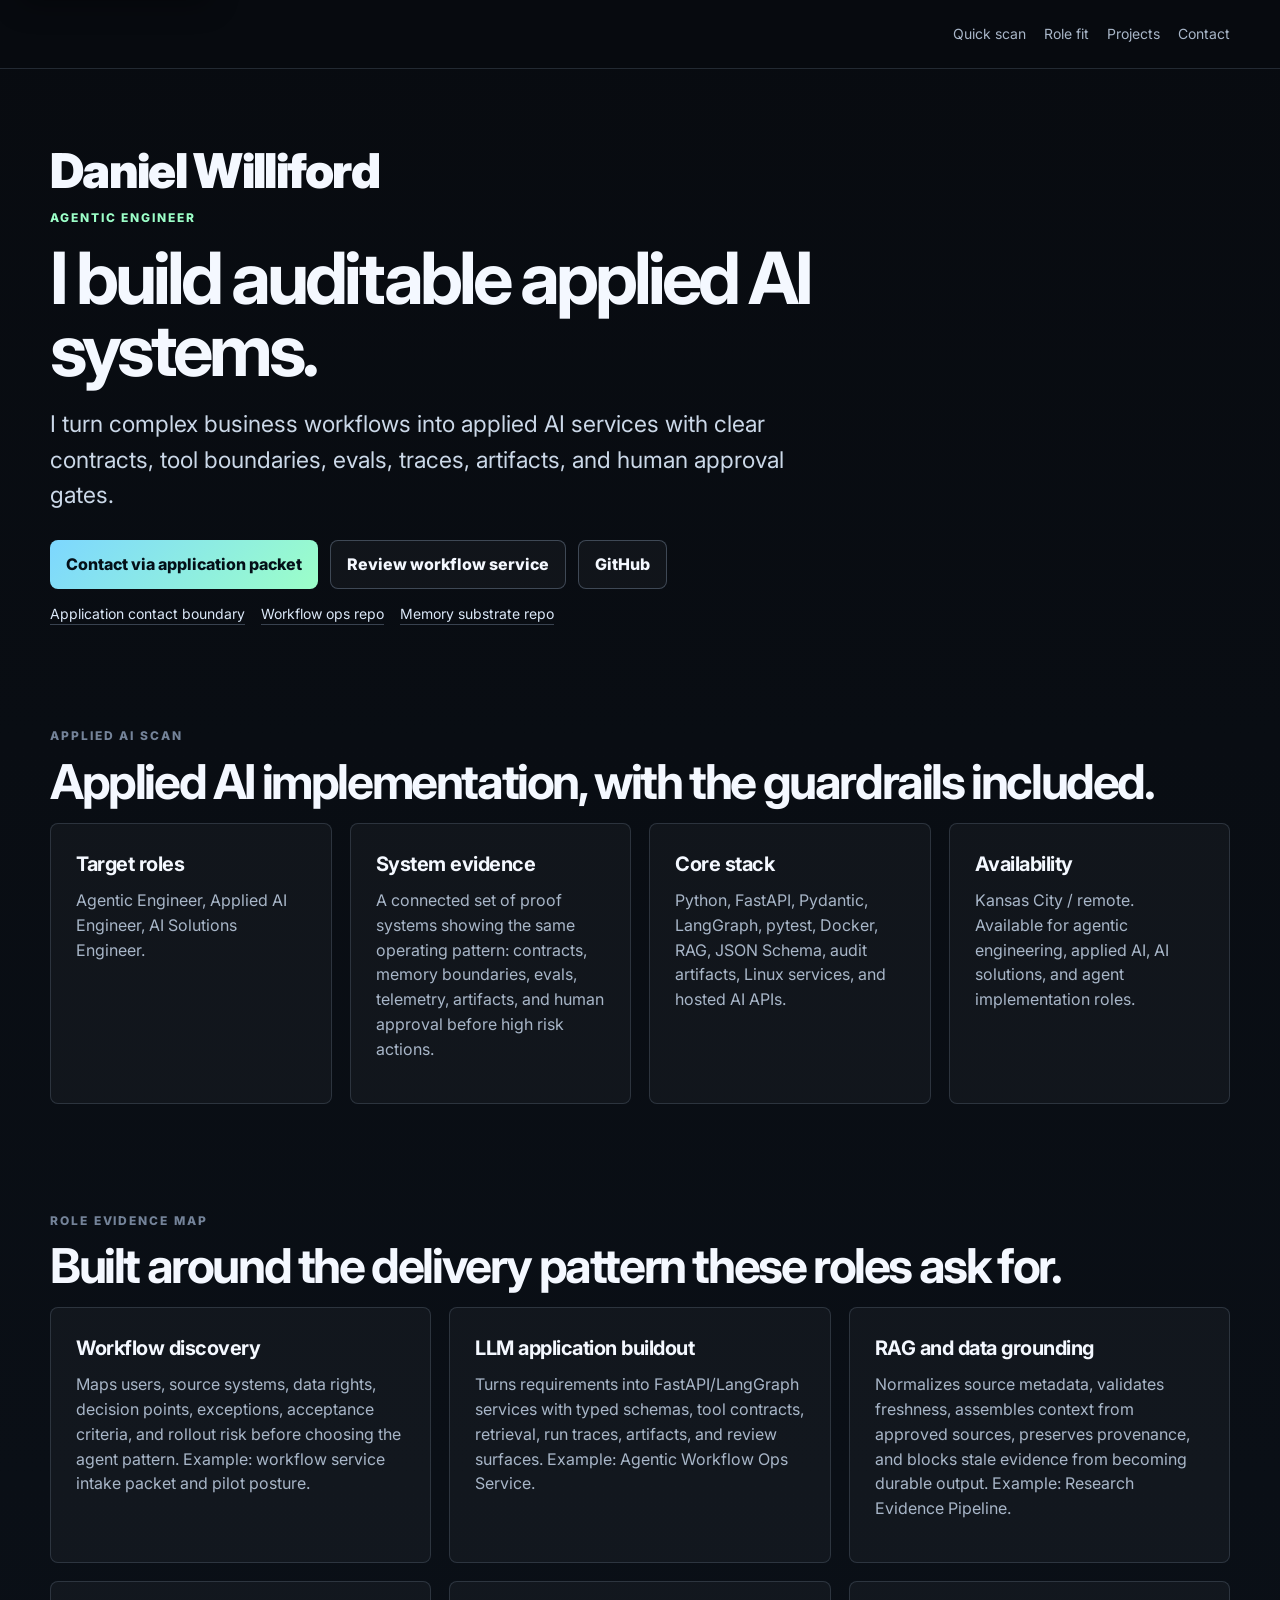
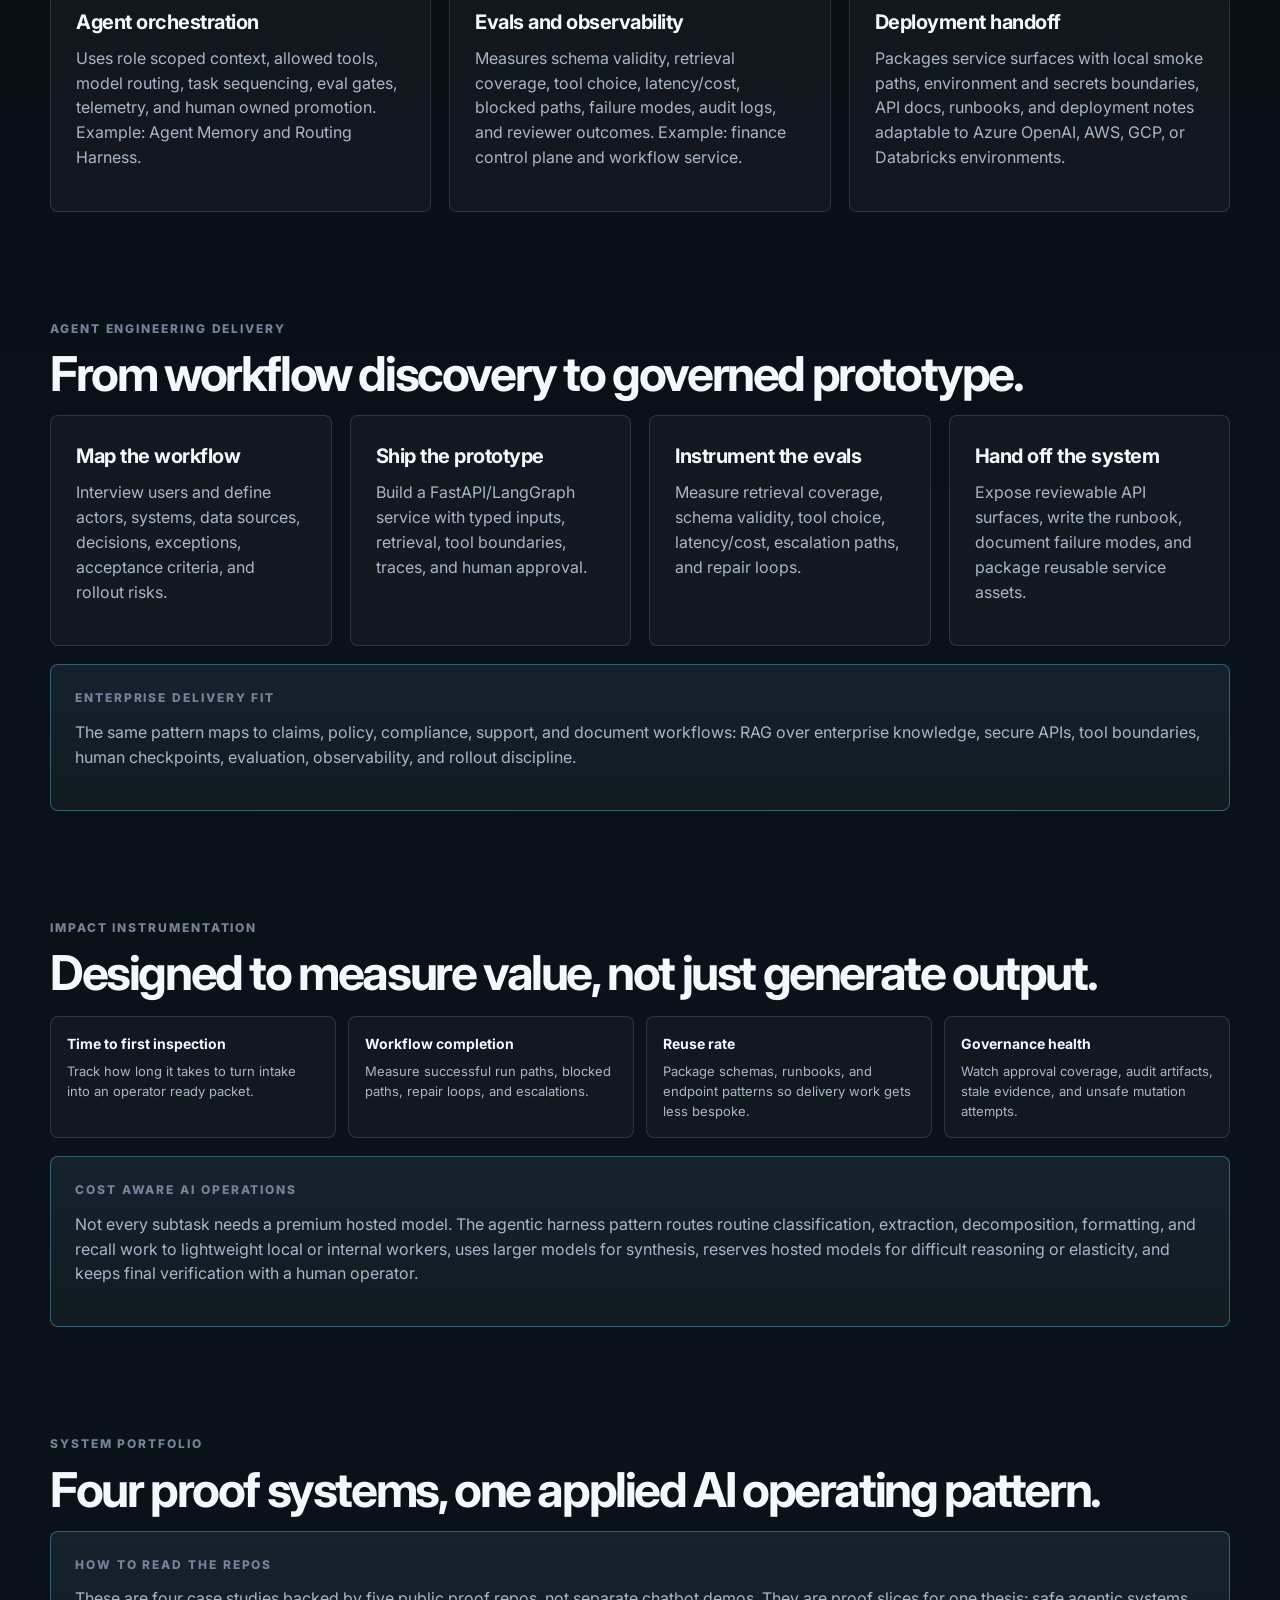
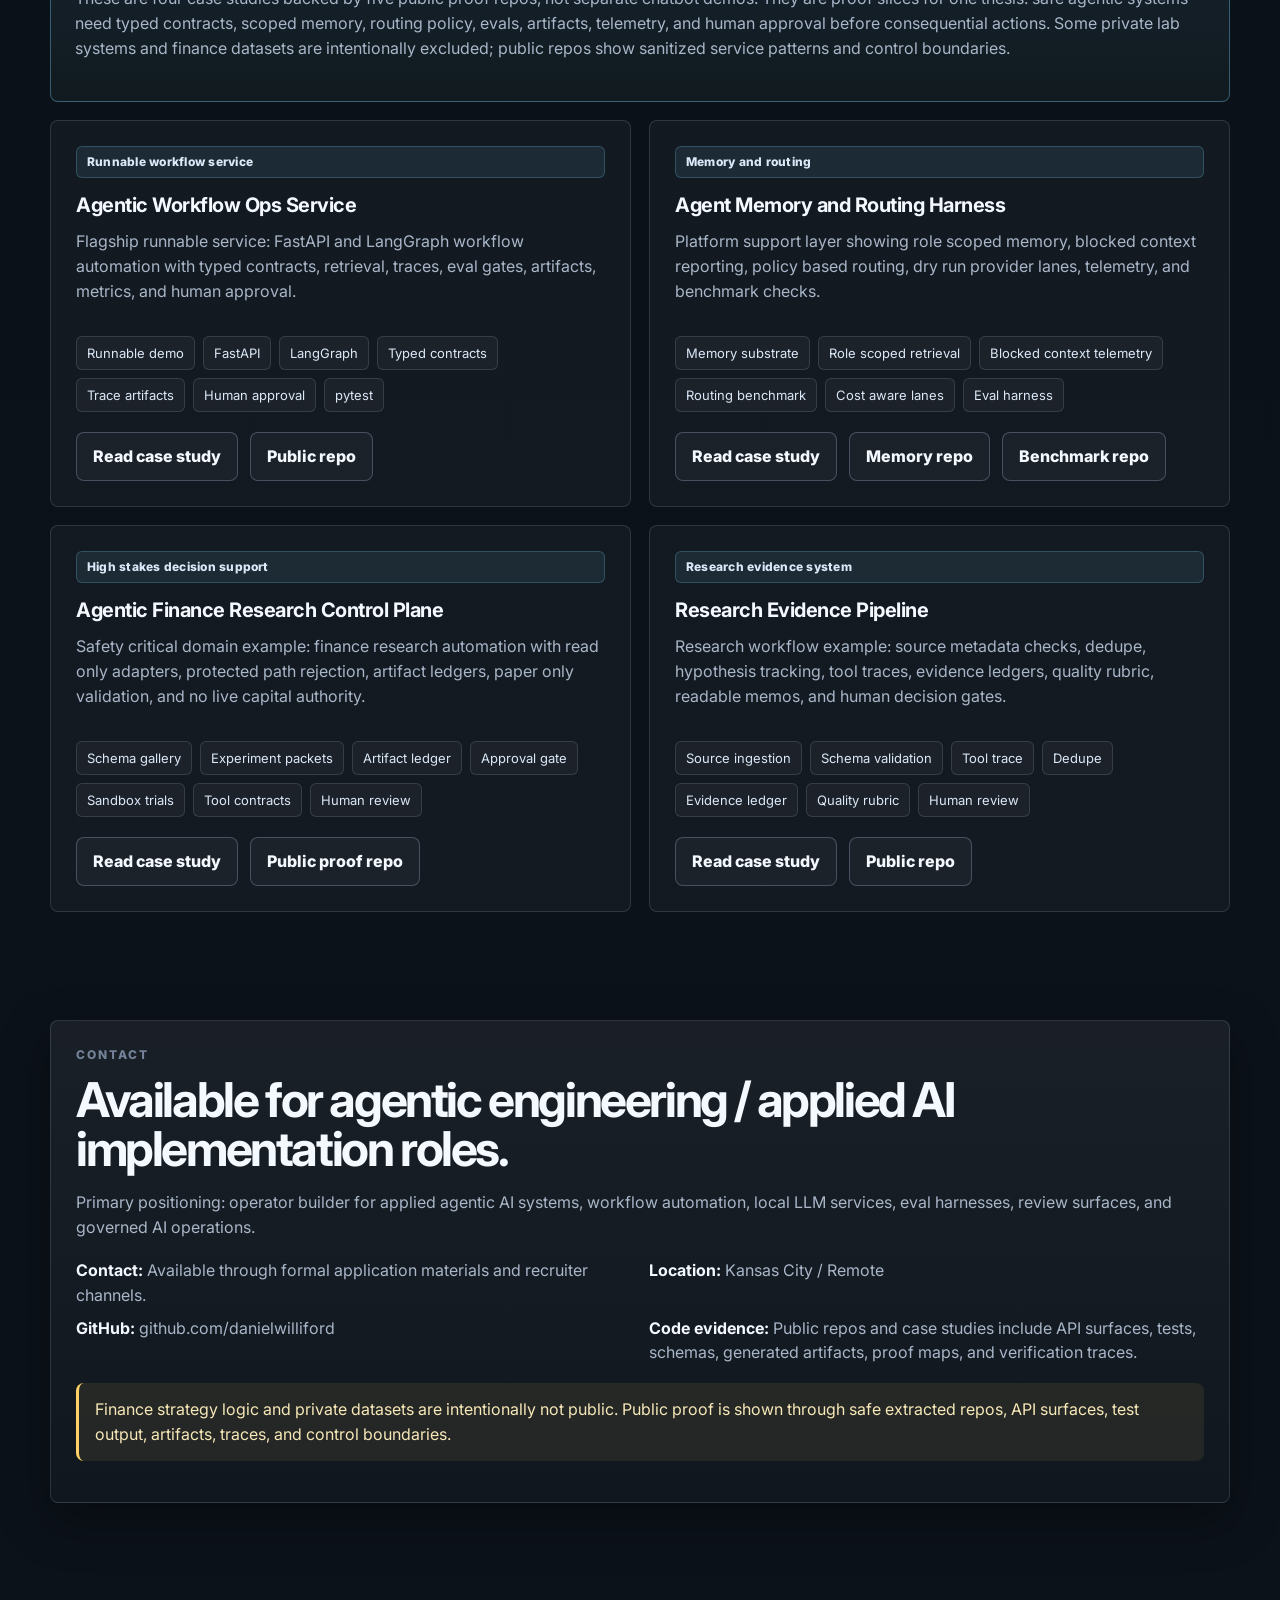
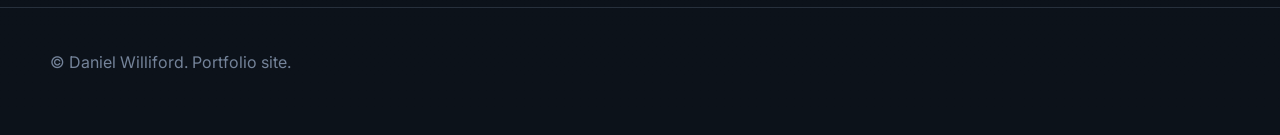
==== commit b34ebaa7: "Update positioning to Agentic Engineer" ====
--- a/index.html
+++ b/index.html
@@ -1,14 +1,14 @@
 <!doctype html>
-<html lang="en"><head><meta charset="utf-8"><meta name="viewport" content="width=device-width, initial-scale=1"><title>Daniel Williford | Forward Deployed Agentic AI Engineer</title><meta name="description" content="Portfolio site for forward deployed agentic AI: LangGraph workflows, FastAPI services, eval harnesses, traces, approval gates, enterprise workflow discovery, and human in the loop AI operations."><meta property="og:title" content="Daniel Williford | Forward Deployed Agentic AI Engineer"><meta property="og:description" content="Portfolio site for forward deployed agentic AI: LangGraph workflows, FastAPI services, eval harnesses, traces, approval gates, enterprise workflow discovery, and human in the loop AI operations."><meta property="og:type" content="website"><meta name="twitter:card" content="summary_large_image"><meta property="og:image" content="https://danielwilliford.github.io/assets/social-preview.png"><meta property="og:image:width" content="1200"><meta property="og:image:height" content="630"><meta property="og:image:type" content="image/png"><meta property="og:image:alt" content="Daniel Williford forward deployed agentic AI portfolio preview"><meta name="twitter:image:alt" content="Daniel Williford forward deployed agentic AI portfolio preview"><meta name="twitter:image" content="https://danielwilliford.github.io/assets/social-preview.png"><meta name="theme-color" content="#080b10"><link rel="canonical" href="https://danielwilliford.github.io/"><meta property="og:url" content="https://danielwilliford.github.io/"><link rel="icon" href="assets/favicon.svg" type="image/svg+xml"><link rel="manifest" href="assets/site.webmanifest"><link rel="preconnect" href="https://fonts.googleapis.com"><link rel="preconnect" href="https://fonts.gstatic.com" crossorigin><link href="https://fonts.googleapis.com/css2?family=Inter:wght@400;600;800;900&display=swap" rel="stylesheet"><link rel="stylesheet" href="assets/style.css"><script type="application/ld+json">{"@context":"https://schema.org","@type":"Person","name":"Daniel Williford","jobTitle":"Forward Deployed Agentic AI Engineer","address":{"@type":"PostalAddress","addressLocality":"Kansas City","addressRegion":"MO","addressCountry":"US"},"knowsAbout":["Agentic AI","Forward Deployed Engineering","LangGraph","FastAPI","Evaluation harnesses","Human-in-the-loop AI operations","RAG","Workflow automation"],"hasOccupation":{"@type":"Occupation","name":"Forward Deployed Agentic AI Engineer","skills":"Python, FastAPI, LangGraph, Pydantic, RAG, Docker, pytest, JSON Schema, evaluation harnesses, human-in-the-loop AI systems"},"worksFor":{"@type":"Organization","name":"Independent"}}</script></head>
+<html lang="en"><head><meta charset="utf-8"><meta name="viewport" content="width=device-width, initial-scale=1"><title>Daniel Williford | Agentic Engineer</title><meta name="description" content="Portfolio site for agentic engineering: LangGraph workflows, FastAPI services, eval harnesses, traces, approval gates, enterprise workflow discovery, and human in the loop AI operations."><meta property="og:title" content="Daniel Williford | Agentic Engineer"><meta property="og:description" content="Portfolio site for agentic engineering: LangGraph workflows, FastAPI services, eval harnesses, traces, approval gates, enterprise workflow discovery, and human in the loop AI operations."><meta property="og:type" content="website"><meta name="twitter:card" content="summary_large_image"><meta property="og:image" content="https://danielwilliford.github.io/assets/social-preview.png"><meta property="og:image:width" content="1200"><meta property="og:image:height" content="630"><meta property="og:image:type" content="image/png"><meta property="og:image:alt" content="Daniel Williford agentic engineering portfolio preview"><meta name="twitter:image:alt" content="Daniel Williford agentic engineering portfolio preview"><meta name="twitter:image" content="https://danielwilliford.github.io/assets/social-preview.png"><meta name="theme-color" content="#080b10"><link rel="canonical" href="https://danielwilliford.github.io/"><meta property="og:url" content="https://danielwilliford.github.io/"><link rel="icon" href="assets/favicon.svg" type="image/svg+xml"><link rel="manifest" href="assets/site.webmanifest"><link rel="preconnect" href="https://fonts.googleapis.com"><link rel="preconnect" href="https://fonts.gstatic.com" crossorigin><link href="https://fonts.googleapis.com/css2?family=Inter:wght@400;600;800;900&display=swap" rel="stylesheet"><link rel="stylesheet" href="assets/style.css"><script type="application/ld+json">{"@context":"https://schema.org","@type":"Person","name":"Daniel Williford","jobTitle":"Agentic Engineer","address":{"@type":"PostalAddress","addressLocality":"Kansas City","addressRegion":"MO","addressCountry":"US"},"knowsAbout":["Agentic AI","Agent Engineering","LangGraph","FastAPI","Evaluation harnesses","Human-in-the-loop AI operations","RAG","Workflow automation"],"hasOccupation":{"@type":"Occupation","name":"Agentic Engineer","skills":"Python, FastAPI, LangGraph, Pydantic, RAG, Docker, pytest, JSON Schema, evaluation harnesses, human-in-the-loop AI systems"},"worksFor":{"@type":"Organization","name":"Independent"}}</script></head>
 <body class="home-page">
   <a class="skip-link" href="#main-content">Skip to main content</a><nav class="nav"><div class="site-shell nav-inner nav-simple"><div class="nav-links"><a href="#quick-scan">Quick scan</a><a href="#role-fit">Role fit</a><a href="#projects">Projects</a><a href="#contact">Contact</a></div></div></nav><main id="main-content" tabindex="-1">
-<section class="hero hero-clean site-shell"><div class="hero-copy"><div class="hero-name">Daniel Williford</div><div class="eyebrow">Forward Deployed Agentic AI Engineer</div><h1>I build auditable applied AI systems.</h1><p class="lede">I turn complex business workflows into applied AI services with clear contracts, tool boundaries, evals, traces, artifacts, and human approval gates.</p><div class="actions"><a class="btn primary" href="#contact">Contact via application packet</a><a class="btn" href="projects/forward-deployed-agentic-ai-ops-kit.html">Review workflow service</a><a class="btn" href="https://github.com/danielwilliford">GitHub</a></div><div class="proof-links"><a href="#contact">Application contact boundary</a><a href="https://github.com/danielwilliford/agentic-ai-ops-kit">Workflow ops repo</a><a href="https://github.com/danielwilliford/agent-memory-substrate-demo">Memory substrate repo</a></div></div></section>
-<section class="section site-shell" id="quick-scan"><div class="kicker">Applied AI scan</div><h2>Applied AI implementation, with the guardrails included.</h2><div class="grid four"><div class="card flat"><h3>Target roles</h3><p>Forward Deployed Engineer, Applied AI Engineer, Agentic AI Engineer, AI Solutions Engineer.</p></div><div class="card flat"><h3>System evidence</h3><p>A connected set of proof systems showing the same operating pattern: contracts, memory boundaries, evals, telemetry, artifacts, and human approval before high risk actions.</p></div><div class="card flat"><h3>Core stack</h3><p>Python, FastAPI, Pydantic, LangGraph, pytest, Docker, RAG, JSON Schema, audit artifacts, Linux services, and hosted AI APIs.</p></div><div class="card flat"><h3>Availability</h3><p>Kansas City / remote. Available for forward deployed applied AI, AI solutions, and agent implementation roles.</p></div></div></section>
+<section class="hero hero-clean site-shell"><div class="hero-copy"><div class="hero-name">Daniel Williford</div><div class="eyebrow">Agentic Engineer</div><h1>I build auditable applied AI systems.</h1><p class="lede">I turn complex business workflows into applied AI services with clear contracts, tool boundaries, evals, traces, artifacts, and human approval gates.</p><div class="actions"><a class="btn primary" href="#contact">Contact via application packet</a><a class="btn" href="projects/forward-deployed-agentic-ai-ops-kit.html">Review workflow service</a><a class="btn" href="https://github.com/danielwilliford">GitHub</a></div><div class="proof-links"><a href="#contact">Application contact boundary</a><a href="https://github.com/danielwilliford/agentic-ai-ops-kit">Workflow ops repo</a><a href="https://github.com/danielwilliford/agent-memory-substrate-demo">Memory substrate repo</a></div></div></section>
+<section class="section site-shell" id="quick-scan"><div class="kicker">Applied AI scan</div><h2>Applied AI implementation, with the guardrails included.</h2><div class="grid four"><div class="card flat"><h3>Target roles</h3><p>Agentic Engineer, Applied AI Engineer, AI Solutions Engineer.</p></div><div class="card flat"><h3>System evidence</h3><p>A connected set of proof systems showing the same operating pattern: contracts, memory boundaries, evals, telemetry, artifacts, and human approval before high risk actions.</p></div><div class="card flat"><h3>Core stack</h3><p>Python, FastAPI, Pydantic, LangGraph, pytest, Docker, RAG, JSON Schema, audit artifacts, Linux services, and hosted AI APIs.</p></div><div class="card flat"><h3>Availability</h3><p>Kansas City / remote. Available for agentic engineering, applied AI, AI solutions, and agent implementation roles.</p></div></div></section>
 
 <section class="section site-shell" id="role-fit"><div class="kicker">Role evidence map</div><h2>Built around the delivery pattern these roles ask for.</h2><div class="grid three"><div class="card flat"><h3>Workflow discovery</h3><p>Maps users, source systems, data rights, decision points, exceptions, acceptance criteria, and rollout risk before choosing the agent pattern. Example: workflow service intake packet and pilot posture.</p></div><div class="card flat"><h3>LLM application buildout</h3><p>Turns requirements into FastAPI/LangGraph services with typed schemas, tool contracts, retrieval, run traces, artifacts, and review surfaces. Example: Agentic Workflow Ops Service.</p></div><div class="card flat"><h3>RAG and data grounding</h3><p>Normalizes source metadata, validates freshness, assembles context from approved sources, preserves provenance, and blocks stale evidence from becoming durable output. Example: Research Evidence Pipeline.</p></div><div class="card flat"><h3>Agent orchestration</h3><p>Uses role scoped context, allowed tools, model routing, task sequencing, eval gates, telemetry, and human owned promotion. Example: Agent Memory and Routing Harness.</p></div><div class="card flat"><h3>Evals and observability</h3><p>Measures schema validity, retrieval coverage, tool choice, latency/cost, blocked paths, failure modes, audit logs, and reviewer outcomes. Example: finance control plane and workflow service.</p></div><div class="card flat"><h3>Deployment handoff</h3><p>Packages service surfaces with local smoke paths, environment and secrets boundaries, API docs, runbooks, and deployment notes adaptable to Azure OpenAI, AWS, GCP, or Databricks environments.</p></div></div></section>
 
-<section class="section site-shell" id="delivery"><div class="kicker">Forward deployed delivery</div><h2>From workflow discovery to governed prototype.</h2><div class="grid four"><div class="card flat"><h3>Map the workflow</h3><p>Interview users and define actors, systems, data sources, decisions, exceptions, acceptance criteria, and rollout risks.</p></div><div class="card flat"><h3>Ship the prototype</h3><p>Build a FastAPI/LangGraph service with typed inputs, retrieval, tool boundaries, traces, and human approval.</p></div><div class="card flat"><h3>Instrument the evals</h3><p>Measure retrieval coverage, schema validity, tool choice, latency/cost, escalation paths, and repair loops.</p></div><div class="card flat"><h3>Hand off the system</h3><p>Expose reviewable API surfaces, write the runbook, document failure modes, and package reusable service assets.</p></div></div><div class="callout mt"><div class="kicker">Enterprise delivery fit</div><p>The same pattern maps to claims, policy, compliance, support, and document workflows: RAG over enterprise knowledge, secure APIs, tool boundaries, human checkpoints, evaluation, observability, and rollout discipline.</p></div></section>
+<section class="section site-shell" id="delivery"><div class="kicker">Agent engineering delivery</div><h2>From workflow discovery to governed prototype.</h2><div class="grid four"><div class="card flat"><h3>Map the workflow</h3><p>Interview users and define actors, systems, data sources, decisions, exceptions, acceptance criteria, and rollout risks.</p></div><div class="card flat"><h3>Ship the prototype</h3><p>Build a FastAPI/LangGraph service with typed inputs, retrieval, tool boundaries, traces, and human approval.</p></div><div class="card flat"><h3>Instrument the evals</h3><p>Measure retrieval coverage, schema validity, tool choice, latency/cost, escalation paths, and repair loops.</p></div><div class="card flat"><h3>Hand off the system</h3><p>Expose reviewable API surfaces, write the runbook, document failure modes, and package reusable service assets.</p></div></div><div class="callout mt"><div class="kicker">Enterprise delivery fit</div><p>The same pattern maps to claims, policy, compliance, support, and document workflows: RAG over enterprise knowledge, secure APIs, tool boundaries, human checkpoints, evaluation, observability, and rollout discipline.</p></div></section>
 <section class="section site-shell" id="impact"><div class="kicker">Impact instrumentation</div><h2>Designed to measure value, not just generate output.</h2><div class="proof-strip"><div class="proof-item"><b>Time to first inspection</b><span>Track how long it takes to turn intake into an operator ready packet.</span></div><div class="proof-item"><b>Workflow completion</b><span>Measure successful run paths, blocked paths, repair loops, and escalations.</span></div><div class="proof-item"><b>Reuse rate</b><span>Package schemas, runbooks, and endpoint patterns so delivery work gets less bespoke.</span></div><div class="proof-item"><b>Governance health</b><span>Watch approval coverage, audit artifacts, stale evidence, and unsafe mutation attempts.</span></div></div><div class="callout mt"><div class="kicker">Cost aware AI operations</div><p>Not every subtask needs a premium hosted model. The agentic harness pattern routes routine classification, extraction, decomposition, formatting, and recall work to lightweight local or internal workers, uses larger models for synthesis, reserves hosted models for difficult reasoning or elasticity, and keeps final verification with a human operator.</p></div></section>
 <section class="section site-shell" id="projects"><div class="kicker">System portfolio</div><h2>Four proof systems, one applied AI operating pattern.</h2><div class="callout"><div class="kicker">How to read the repos</div><p>These are four case studies backed by five public proof repos, not separate chatbot demos. They are proof slices for one thesis: safe agentic systems need typed contracts, scoped memory, routing policy, evals, artifacts, telemetry, and human approval before consequential actions. Some private lab systems and finance datasets are intentionally excluded; public repos show sanitized service patterns and control boundaries.</p></div><div class="grid two mt"><article class="card flat project-card"><div class="rank">Runnable workflow service</div><h3>Agentic Workflow Ops Service</h3><p>Flagship runnable service: FastAPI and LangGraph workflow automation with typed contracts, retrieval, traces, eval gates, artifacts, metrics, and human approval.</p><div class="badges"><span class="badge">Runnable demo</span><span class="badge">FastAPI</span><span class="badge">LangGraph</span><span class="badge">Typed contracts</span><span class="badge">Trace artifacts</span><span class="badge">Human approval</span><span class="badge">pytest</span></div><div class="actions"><a class="btn" href="projects/forward-deployed-agentic-ai-ops-kit.html">Read case study</a><a class="btn" href="https://github.com/danielwilliford/agentic-ai-ops-kit">Public repo</a></div></article><article class="card flat project-card"><div class="rank">Memory and routing</div><h3>Agent Memory and Routing Harness</h3><p>Platform support layer showing role scoped memory, blocked context reporting, policy based routing, dry run provider lanes, telemetry, and benchmark checks.</p><div class="badges"><span class="badge">Memory substrate</span><span class="badge">Role scoped retrieval</span><span class="badge">Blocked context telemetry</span><span class="badge">Routing benchmark</span><span class="badge">Cost aware lanes</span><span class="badge">Eval harness</span></div><div class="actions"><a class="btn" href="projects/hermes-agent-operating-layer.html">Read case study</a><a class="btn" href="https://github.com/danielwilliford/agent-memory-substrate-demo">Memory repo</a><a class="btn" href="https://github.com/danielwilliford/agent-harness-routing-benchmark">Benchmark repo</a></div></article><article class="card flat project-card"><div class="rank">High stakes decision support</div><h3>Agentic Finance Research Control Plane</h3><p>Safety critical domain example: finance research automation with read only adapters, protected path rejection, artifact ledgers, paper only validation, and no live capital authority.</p><div class="badges"><span class="badge">Schema gallery</span><span class="badge">Experiment packets</span><span class="badge">Artifact ledger</span><span class="badge">Approval gate</span><span class="badge">Sandbox trials</span><span class="badge">Tool contracts</span><span class="badge">Human review</span></div><div class="actions"><a class="btn" href="projects/human-in-the-loop-quant-research-copilot.html">Read case study</a><a class="btn" href="https://github.com/danielwilliford/agentic-finance-research-control-plane">Public proof repo</a></div></article><article class="card flat project-card"><div class="rank">Research evidence system</div><h3>Research Evidence Pipeline</h3><p>Research workflow example: source metadata checks, dedupe, hypothesis tracking, tool traces, evidence ledgers, quality rubric, readable memos, and human decision gates.</p><div class="badges"><span class="badge">Source ingestion</span><span class="badge">Schema validation</span><span class="badge">Tool trace</span><span class="badge">Dedupe</span><span class="badge">Evidence ledger</span><span class="badge">Quality rubric</span><span class="badge">Human review</span></div><div class="actions"><a class="btn" href="projects/evidence-backed-research-pipeline.html">Read case study</a><a class="btn" href="https://github.com/danielwilliford/evidence-backed-research-pipeline">Public repo</a></div></article></div></section>
-<section class="section site-shell" id="contact"><div class="card"><div class="kicker">Contact</div><h2>Available for forward deployed agentic AI / applied AI implementation roles.</h2><p>Primary positioning: operator builder for applied agentic AI systems, workflow automation, local LLM services, eval harnesses, review surfaces, and governed AI operations.</p><div class="contact-grid"><p><strong>Contact:</strong> <span>Available through formal application materials and recruiter channels.</span></p><p><strong>Location:</strong> Kansas City / Remote</p><p><strong>GitHub:</strong> <a href="https://github.com/danielwilliford">github.com/danielwilliford</a></p><p><strong>Code evidence:</strong> <span>Public repos and case studies include API surfaces, tests, schemas, generated artifacts, proof maps, and verification traces.</span></p></div><p class="notice">Finance strategy logic and private datasets are intentionally not public. Public proof is shown through safe extracted repos, API surfaces, test output, artifacts, traces, and control boundaries.</p></div></section>
+<section class="section site-shell" id="contact"><div class="card"><div class="kicker">Contact</div><h2>Available for agentic engineering / applied AI implementation roles.</h2><p>Primary positioning: operator builder for applied agentic AI systems, workflow automation, local LLM services, eval harnesses, review surfaces, and governed AI operations.</p><div class="contact-grid"><p><strong>Contact:</strong> <span>Available through formal application materials and recruiter channels.</span></p><p><strong>Location:</strong> Kansas City / Remote</p><p><strong>GitHub:</strong> <a href="https://github.com/danielwilliford">github.com/danielwilliford</a></p><p><strong>Code evidence:</strong> <span>Public repos and case studies include API surfaces, tests, schemas, generated artifacts, proof maps, and verification traces.</span></p></div><p class="notice">Finance strategy logic and private datasets are intentionally not public. Public proof is shown through safe extracted repos, API surfaces, test output, artifacts, traces, and control boundaries.</p></div></section>
 </main><footer class="footer"><div class="site-shell">© Daniel Williford. Portfolio site.</div></footer></body></html>
